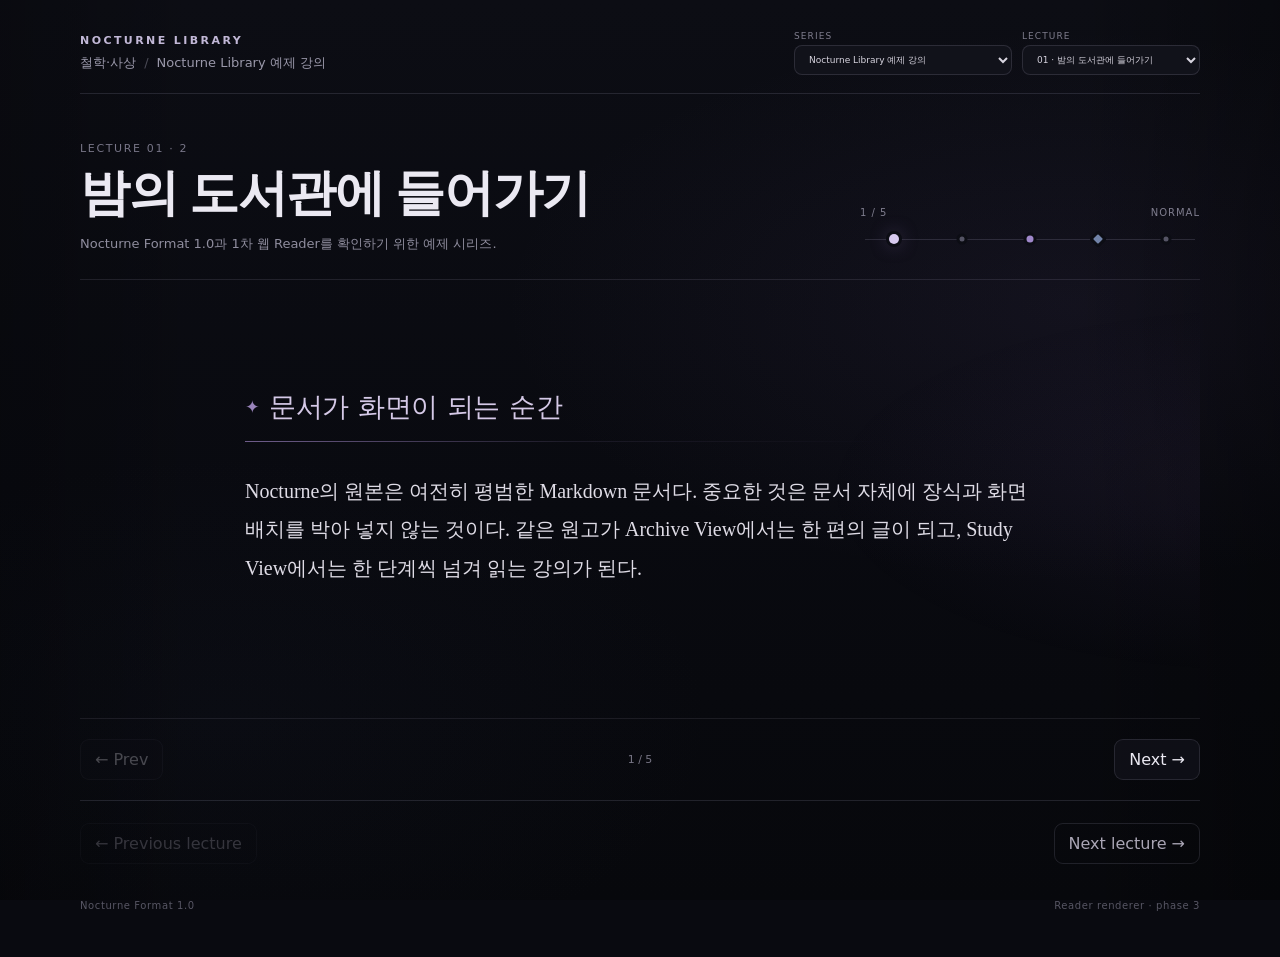
==== web/index.html @ d50aacb0 "phase3" ====
<!doctype html>
<html lang="ko">
<head>
  <meta charset="utf-8">
  <meta name="viewport" content="width=device-width, initial-scale=1">
  <meta name="theme-color" content="#0b0c13">
  <title>Nocturne Library</title>
  <link rel="stylesheet" href="styles.css">
</head>
<body>
  <div class="ambient" aria-hidden="true"></div>
  <main class="shell">
    <header class="topbar">
      <div class="identity">
        <div class="brand">NOCTURNE LIBRARY</div>
        <div class="crumbs"><span id="category-name">Library</span><span class="sep">/</span><span id="series-name">Loading…</span></div>
      </div>
      <div class="top-actions">
        <label class="select-wrap" title="시리즈 선택">
          <span>Series</span>
          <select id="series-select" aria-label="시리즈 선택"></select>
        </label>
        <label class="select-wrap" title="강의 선택">
          <span>Lecture</span>
          <select id="lecture-select" aria-label="강의 선택"></select>
        </label>
      </div>
    </header>

    <section class="lecture-head">
      <div>
        <div class="eyebrow" id="lecture-index">Lecture</div>
        <h1 id="lecture-title">Loading…</h1>
        <p id="series-description" class="series-description"></p>
      </div>
      <div class="progress-box">
        <div class="progress-meta"><span id="progress-label">0 / 0</span><span id="block-state">NORMAL</span></div>
        <div id="progress" class="progress" aria-label="강의 진행도"></div>
      </div>
    </section>

    <div id="notice" class="notice" hidden></div>
    <section id="reader" class="reader" aria-live="polite"></section>

    <nav class="section-nav" aria-label="본문 탐색">
      <button id="prev-section" type="button">← Prev</button>
      <div class="section-count" id="section-count">0 / 0</div>
      <button id="next-section" type="button">Next →</button>
    </nav>

    <nav class="lecture-nav" aria-label="강의 탐색">
      <button id="prev-lecture" type="button">← Previous lecture</button>
      <button id="next-lecture" type="button">Next lecture →</button>
    </nav>

    <footer>
      <span id="status">Nocturne Format 1.0</span>
      <span>Reader renderer · phase 3</span>
    </footer>
  </main>
  <script src="../core.js"></script>
  <script src="app.js"></script>
</body>
</html>
---- web/styles.css ----
:root {
  color-scheme: dark;
  font-family: system-ui, -apple-system, BlinkMacSystemFont, "Segoe UI", sans-serif;
  background: #090a10;
  color: #ebe9f2;
  --bg: #090a10;
  --panel: #11121a;
  --panel-soft: #151620;
  --line: rgba(176, 172, 204, .16);
  --muted: #9a98aa;
  --violet: #a991d6;
  --violet-soft: rgba(139, 111, 191, .17);
  --indigo-soft: rgba(71, 87, 131, .16);
}
* { box-sizing: border-box; }
html { min-height: 100%; background: var(--bg); }
body { margin: 0; min-height: 100vh; overflow-x: hidden; background: #090a10; }
button, select { font: inherit; }
button { color: inherit; }
.ambient {
  position: fixed; inset: 0; pointer-events: none;
  background:
    radial-gradient(ellipse 70% 48% at 84% 34%, rgba(92, 73, 128, .11), transparent 64%),
    radial-gradient(ellipse 54% 42% at 18% 80%, rgba(40, 49, 79, .08), transparent 70%),
    linear-gradient(180deg, #0c0d14 0%, #090a10 55%, #07080c 100%);
}
.ambient::after {
  content: ""; position: absolute; inset: 0;
  background: linear-gradient(90deg, rgba(0,0,0,.22), transparent 16%, transparent 84%, rgba(0,0,0,.28));
}
.shell { position: relative; width: min(1120px, calc(100% - 48px)); margin: 0 auto; padding: 30px 0 46px; }
.topbar { min-height: 64px; display: flex; align-items: center; justify-content: space-between; gap: 24px; padding-bottom: 18px; border-bottom: 1px solid var(--line); }
.brand { color: #c2b8d7; font-size: 11px; letter-spacing: .22em; font-weight: 650; }
.crumbs { margin-top: 7px; color: var(--muted); font-size: 13px; }
.sep { margin: 0 8px; opacity: .45; }
.top-actions { display: flex; gap: 10px; flex-wrap: wrap; justify-content: flex-end; }
.select-wrap { display: grid; gap: 4px; color: #7f7d8d; font-size: 9px; letter-spacing: .12em; text-transform: uppercase; }
select { max-width: 230px; min-width: 150px; padding: 8px 30px 8px 10px; border-radius: 8px; border: 1px solid rgba(168,163,190,.18); background: #11121a; color: #d8d5e0; outline: none; }
select:focus { border-color: rgba(169,145,214,.5); }
.lecture-head { display: grid; grid-template-columns: minmax(0,1fr) minmax(250px, 340px); gap: 42px; align-items: end; padding: 48px 0 24px; }
.eyebrow { color: #777587; font-size: 11px; letter-spacing: .15em; text-transform: uppercase; }
h1 { margin: 9px 0 10px; max-width: 760px; font-family: Georgia, "Noto Serif KR", serif; font-size: clamp(30px, 4vw, 50px); line-height: 1.18; font-weight: 600; letter-spacing: -.025em; }
.series-description { margin: 0; color: #8f8d9e; max-width: 720px; line-height: 1.7; font-size: 13px; }
.progress-box { padding-bottom: 5px; }
.progress-meta { display: flex; justify-content: space-between; margin-bottom: 10px; color: #7f7d8e; font-size: 10px; letter-spacing: .1em; }
.progress { position: relative; height: 22px; display: flex; align-items: center; gap: 0; }
.progress::before { content: ""; position: absolute; left: 5px; right: 5px; top: 50%; height: 1px; background: rgba(176,172,204,.18); }
.progress button { position: relative; z-index: 1; flex: 1; min-width: 0; height: 22px; border: 0; padding: 0; background: transparent; cursor: pointer; }
.progress button::before { content: ""; position: absolute; left: 50%; top: 50%; width: 5px; height: 5px; border-radius: 50%; transform: translate(-50%,-50%); background: #555465; box-shadow: 0 0 0 3px #0c0d14; transition: .16s ease; }
.progress button[data-type="focus"]::before { width: 7px; height: 7px; background: #9f87ca; }
.progress button[data-type="stop"]::before { width: 7px; height: 7px; border-radius: 1px; transform: translate(-50%,-50%) rotate(45deg); background: #7183a8; }
.progress button.active::before { width: 10px; height: 10px; background: #d8caef; box-shadow: 0 0 0 3px #0c0d14, 0 0 18px rgba(171,139,222,.5); }
.progress button:hover::before { transform: translate(-50%,-50%) scale(1.35); }
.progress button[data-type="stop"]:hover::before { transform: translate(-50%,-50%) rotate(45deg) scale(1.35); }
.notice { margin: 8px 0 20px; padding: 10px 14px; border: 1px solid rgba(157,147,185,.15); border-radius: 9px; color: #898697; background: rgba(19,20,29,.55); font-size: 12px; }
.reader { position: relative; min-height: 440px; padding: 38px clamp(24px, 5vw, 66px) 44px; border-top: 1px solid rgba(189,181,211,.13); border-bottom: 1px solid rgba(189,181,211,.11); overflow: hidden; }
.reader::after { content: ""; position: absolute; inset: 0; pointer-events: none; background: radial-gradient(ellipse 58% 62% at 106% 48%, rgba(124,92,169,.08), transparent 68%); }
.section { position: relative; z-index: 1; max-width: 790px; margin: 0 auto; min-height: 340px; display: flex; flex-direction: column; justify-content: center; animation: section-in .22s ease both; }
@keyframes section-in { from { opacity: .15; transform: translateY(5px); } to { opacity: 1; transform: none; } }
.section-body { font-family: Georgia, "Noto Serif KR", serif; font-size: clamp(17px, 1.6vw, 20px); line-height: 1.92; color: #dfdce6; text-wrap: pretty; }
.section-body p { margin: 0 0 1.05em; }
.section-body p:last-child { margin-bottom: 0; }
.section-body strong { color: #f1edf7; font-weight: 650; }
.section-body em { color: #c9c3d4; }
.section-body code { font-family: ui-monospace, SFMono-Regular, Consolas, monospace; font-size: .88em; padding: .12em .35em; background: rgba(255,255,255,.055); border-radius: 4px; }
.chapter { margin: 0 0 30px; padding: 0 0 16px; font-family: system-ui, sans-serif; font-size: clamp(19px,2.3vw,27px); font-weight: 590; color: #d5c9e7; letter-spacing: -.015em; border-bottom: 1px solid transparent; border-image: linear-gradient(90deg, rgba(166,138,205,.65), rgba(126,111,155,.16), transparent 82%) 1; }
.chapter::before { content: "✦"; margin-right: 10px; color: #9984bb; font-size: .65em; vertical-align: .18em; }
.section[data-type="fast"] .section-body { color: #b7b4c0; font-size: clamp(16px,1.45vw,18px); }
.section[data-type="fast"]::before { content: "FAST"; margin-bottom: 13px; color: #686777; font: 600 9px/1 system-ui,sans-serif; letter-spacing: .18em; }
.section[data-type="focus"] { padding: 28px 34px; border: 1px solid rgba(160,135,198,.18); border-radius: 16px; background: linear-gradient(90deg, rgba(25,23,34,.16), rgba(70,51,91,.09)); }
.section[data-type="focus"]::after { content: ""; position: absolute; pointer-events: none; inset: -80px -150px -80px 38%; background: radial-gradient(circle at right center, rgba(150,112,202,.18), transparent 62%); z-index: -1; }
.section[data-type="focus"] .section-body { color: #e8e2ee; }
.section[data-type="stop"] { padding: 28px 34px; border-left: 2px solid rgba(107,127,171,.65); background: linear-gradient(90deg, rgba(38,45,67,.16), transparent 72%); }
.section[data-type="stop"]::before { content: "STOP"; margin-bottom: 15px; color: #8595ba; font: 650 9px/1 system-ui,sans-serif; letter-spacing: .2em; }
.section[data-type="side"] { max-width: 720px; }
.section[data-type="side"] .section-body { color: #aaa7b5; font-size: clamp(15px,1.4vw,17px); line-height: 1.86; }
.section[data-type="side"]::before { content: "SIDE NOTE"; margin-bottom: 13px; color: #696876; font: 600 9px/1 system-ui,sans-serif; letter-spacing: .16em; }
.section-nav, .lecture-nav { display: grid; align-items: center; gap: 12px; }
.section-nav { grid-template-columns: 1fr auto 1fr; padding: 20px 0; border-bottom: 1px solid var(--line); }
.section-nav button, .lecture-nav button { border: 1px solid rgba(170,165,191,.16); border-radius: 9px; background: rgba(18,19,27,.72); padding: 10px 14px; cursor: pointer; transition: .16s ease; }
.section-nav button:first-child, .lecture-nav button:first-child { justify-self: start; }
.section-nav button:last-child, .lecture-nav button:last-child { justify-self: end; }
.section-nav button:hover:not(:disabled), .lecture-nav button:hover:not(:disabled) { border-color: rgba(168,145,207,.45); background: rgba(35,31,46,.76); }
button:disabled { opacity: .28; cursor: default; }
.section-count { color: #777584; font-size: 11px; font-variant-numeric: tabular-nums; }
.lecture-nav { grid-template-columns: 1fr 1fr; padding: 22px 0 8px; }
.lecture-nav button { color: #aaa6b5; background: transparent; }
footer { display: flex; justify-content: space-between; gap: 16px; padding-top: 28px; color: #575664; font-size: 10px; letter-spacing: .06em; }
@media (max-width: 760px) {
  .shell { width: min(100% - 28px, 1120px); padding-top: 18px; }
  .topbar { align-items: flex-start; flex-direction: column; }
  .top-actions { width: 100%; justify-content: stretch; }
  .select-wrap { flex: 1; }
  select { width: 100%; max-width: none; min-width: 0; }
  .lecture-head { grid-template-columns: 1fr; gap: 24px; padding-top: 36px; }
  .reader { min-height: 390px; padding-inline: 12px; }
  .section { min-height: 310px; }
  .section[data-type="focus"], .section[data-type="stop"] { padding: 24px 18px; }
  footer { flex-direction: column; }
}

/* Phase 2 — inline recall, quiz, and cast */
.cloze {
  appearance: none;
  border: 0;
  border-bottom: 1px solid rgba(177,154,216,.55);
  border-radius: 5px;
  padding: .03em .32em .08em;
  margin: 0 .08em;
  background: rgba(122,91,162,.18);
  color: transparent;
  text-shadow: 0 0 8px rgba(222,211,239,.34);
  cursor: pointer;
  vertical-align: baseline;
  line-height: inherit;
  transition: background .16s ease, color .16s ease, border-color .16s ease, text-shadow .16s ease;
}
.cloze:hover { background: rgba(138,105,183,.28); border-color: rgba(197,176,231,.75); }
.cloze.revealed { color: #eadff7; text-shadow: none; background: rgba(119,90,158,.22); }

.interactive-layer {
  margin-top: 38px;
  padding-top: 26px;
  border-top: 1px solid rgba(178,168,197,.10);
  display: grid;
  gap: 18px;
}
.cast-stack { display: grid; gap: 9px; }
.cast-line {
  display: grid;
  grid-template-columns: 62px minmax(0,1fr);
  gap: 14px;
  align-items: start;
  padding: 13px 16px;
  border: 1px solid rgba(157,145,180,.13);
  border-radius: 11px;
  background: linear-gradient(90deg, rgba(34,31,43,.78), rgba(22,23,31,.58));
}
.cast-line[data-speaker="ED"] { background: linear-gradient(90deg, rgba(39,35,48,.76), rgba(23,24,32,.56)); }
.cast-speaker {
  padding-top: 2px;
  color: #9d8ab9;
  font: 650 10px/1.35 system-ui,sans-serif;
  letter-spacing: .13em;
}
.cast-line[data-speaker="ED"] .cast-speaker { color: #9aa4bd; }
.cast-content { color: #c9c5d0; font-size: 14px; line-height: 1.7; }

.quiz-card {
  position: relative;
  overflow: hidden;
  padding: 20px 21px 18px;
  border-radius: 14px;
  border: 1px solid rgba(173,151,207,.19);
  background:
    radial-gradient(circle at 100% 0%, rgba(123,96,166,.13), transparent 46%),
    rgba(21,21,30,.82);
}
.quiz-card::before {
  content: "◆";
  position: absolute;
  right: 16px;
  top: 13px;
  color: rgba(156,133,193,.42);
  font-size: 11px;
}
.quiz-question {
  padding-right: 26px;
  color: #ece8f1;
  font-family: Georgia, "Noto Serif KR", serif;
  font-size: 16px;
  line-height: 1.72;
  font-weight: 600;
}
.quiz-options { display: grid; gap: 8px; margin-top: 16px; }
.quiz-options-ox { grid-template-columns: repeat(2,minmax(0,1fr)); }
.quiz-choice, .recall-reveal, .recall-self button {
  border: 1px solid rgba(171,164,191,.16);
  border-radius: 9px;
  background: rgba(255,255,255,.025);
  color: #c8c4d0;
  padding: 10px 12px;
  cursor: pointer;
  text-align: left;
  transition: .15s ease;
}
.quiz-choice:hover, .recall-reveal:hover, .recall-self button:hover { border-color: rgba(168,145,207,.44); background: rgba(83,65,104,.15); }
.quiz-choice span { display: inline-grid; place-items: center; width: 22px; height: 22px; margin-right: 9px; border-radius: 50%; background: rgba(255,255,255,.045); color: #918b9e; font: 650 10px/1 system-ui,sans-serif; }
.quiz-ox { text-align: center; font-size: 17px; font-weight: 650; }
.quiz-choice.selected { border-color: rgba(164,144,197,.48); }
.quiz-choice.correct { border-color: rgba(132,176,154,.58); background: rgba(69,112,91,.16); color: #dbece3; }
.quiz-choice.wrong { border-color: rgba(181,119,127,.52); background: rgba(120,65,72,.13); }
.quiz-feedback { margin-top: 14px; font: 650 11px/1.5 system-ui,sans-serif; letter-spacing: .08em; color: #9ba99f; }
.quiz-feedback.wrong { color: #b99ca1; }
.quiz-why { margin-top: 10px; color: #aaa6b4; font-size: 13px; line-height: 1.65; }
.quiz-why span { margin-right: 8px; color: #777485; font: 650 9px/1 system-ui,sans-serif; letter-spacing: .15em; }
.recall-reveal { margin-top: 16px; text-align: center; }
.recall-answer { margin-top: 16px; padding: 14px 15px; border-left: 2px solid rgba(153,131,188,.52); background: rgba(80,61,103,.10); color: #d7d1df; line-height: 1.7; }
.recall-self { display: grid; grid-template-columns: repeat(3,1fr); gap: 7px; margin-top: 13px; }
.recall-self button { text-align: center; padding: 8px 7px; font-size: 12px; }
.recall-self button.selected { border-color: rgba(174,153,209,.5); background: rgba(102,78,133,.18); color: #e3dcec; }
.progress button[data-quiz="1"]::after {
  content: "";
  position: absolute;
  left: 50%; top: calc(50% + 7px);
  width: 3px; height: 3px;
  transform: translateX(-50%) rotate(45deg);
  background: rgba(155,130,194,.72);
}
.progress button[data-cast="1"]:not([data-quiz="1"])::after {
  content: "";
  position: absolute;
  left: 50%; top: calc(50% + 7px);
  width: 3px; height: 3px;
  transform: translateX(-50%);
  border-radius: 50%;
  background: rgba(132,143,168,.62);
}
@media (max-width: 760px) {
  .cast-line { grid-template-columns: 48px minmax(0,1fr); gap: 10px; padding-inline: 12px; }
  .quiz-card { padding: 18px 15px 16px; }
  .recall-self { grid-template-columns: 1fr; }
}

/* Phase 3 — dialogue */
.section[data-type="dialogue"] { max-width: 880px; min-height: 390px; }
.dialogue-scene { display: grid; gap: 18px; }
.dialogue-stage {
  position: relative;
  min-height: 300px;
  display: grid;
  align-content: center;
  gap: 14px;
  padding: 20px 18px;
  border: 1px solid rgba(159,147,181,.13);
  border-radius: 16px;
  background:
    radial-gradient(circle at 20% 30%, rgba(94,75,124,.11), transparent 38%),
    radial-gradient(circle at 82% 70%, rgba(80,92,126,.09), transparent 42%),
    rgba(18,19,27,.68);
}
.dialogue-line {
  display: grid;
  grid-template-columns: 48px minmax(0,1fr);
  gap: 12px;
  align-items: end;
  max-width: 78%;
  animation: dialogue-in .18s ease both;
}
.dialogue-line.right { justify-self: end; grid-template-columns: minmax(0,1fr) 48px; }
.dialogue-line.right .dialogue-avatar { order: 2; }
.dialogue-line.right .dialogue-bubble { order: 1; text-align: right; }
.dialogue-line.minor { max-width: 68%; opacity: .92; }
.dialogue-line.is-hidden, .dialogue-narrator.is-hidden { display: none; }
@keyframes dialogue-in { from { opacity:0; transform: translateY(4px); } to { opacity:1; transform:none; } }
.dialogue-avatar {
  width: 44px; height: 44px;
  border-radius: 50%;
  overflow: hidden;
  display: grid; place-items: center;
  border: 1px solid rgba(177,165,197,.18);
  background: rgba(255,255,255,.035);
}
.dialogue-avatar-image { width:100%; height:100%; object-fit:cover; display:block; }
.dialogue-avatar-fallback { color:#aaa2b7; font:650 12px/1 system-ui,sans-serif; letter-spacing:.04em; }
.dialogue-bubble {
  padding: 13px 15px 14px;
  border-radius: 14px 14px 14px 4px;
  border: 1px solid rgba(163,151,184,.14);
  background: linear-gradient(135deg, rgba(41,37,50,.90), rgba(25,25,34,.78));
}
.dialogue-line.right .dialogue-bubble { border-radius: 14px 14px 4px 14px; background: linear-gradient(225deg, rgba(42,43,55,.90), rgba(25,25,34,.78)); }
.dialogue-line.minor .dialogue-bubble { background: rgba(31,31,40,.72); }
.dialogue-speaker-name { margin-bottom: 5px; color:#9488a7; font:650 9px/1 system-ui,sans-serif; letter-spacing:.13em; text-transform:uppercase; }
.dialogue-line.right .dialogue-speaker-name { color:#8f9ab0; }
.dialogue-text { color:#d6d1dc; font-family: Georgia,"Noto Serif KR",serif; font-size:16px; line-height:1.72; }
.dialogue-narrator {
  justify-self: center;
  max-width: 74%;
  padding: 7px 13px;
  color:#8f8c99;
  font-size:13px;
  line-height:1.65;
  text-align:center;
  border-top: 1px solid rgba(157,150,172,.10);
  border-bottom: 1px solid rgba(157,150,172,.08);
  animation: dialogue-in .18s ease both;
}
.dialogue-controls { display:flex; justify-content:space-between; align-items:center; gap:12px; }
.dialogue-mode, .dialogue-step { display:flex; gap:6px; align-items:center; }
.dialogue-controls button {
  border:1px solid rgba(166,157,184,.14);
  border-radius:8px;
  background:rgba(255,255,255,.025);
  color:#817e8d;
  padding:7px 10px;
  cursor:pointer;
  font:600 10px/1 system-ui,sans-serif;
  letter-spacing:.05em;
}
.dialogue-controls button:hover:not(:disabled), .dialogue-controls button.selected { border-color:rgba(158,140,190,.38); color:#c3b9d2; background:rgba(99,76,126,.12); }
.dialogue-step span { min-width:44px; text-align:center; color:#6d6b78; font:600 10px/1 system-ui,sans-serif; font-variant-numeric:tabular-nums; }
.dialogue-speaker-rail { display:flex; gap:8px; flex-wrap:wrap; padding:0 4px; }
.dialogue-rail-person { display:flex; align-items:center; gap:6px; color:#777482; font:600 9px/1 system-ui,sans-serif; letter-spacing:.05em; }
.dialogue-rail-person .dialogue-avatar { width:24px; height:24px; }
.dialogue-rail-person .dialogue-avatar-fallback { font-size:8px; }
.dialogue-empty { color:#777482; text-align:center; font-size:13px; }
@media (max-width:760px) {
  .dialogue-stage { padding:15px 10px; min-height:280px; }
  .dialogue-line, .dialogue-line.minor { max-width:92%; grid-template-columns:38px minmax(0,1fr); gap:8px; }
  .dialogue-line.right { grid-template-columns:minmax(0,1fr) 38px; }
  .dialogue-avatar { width:36px; height:36px; }
  .dialogue-text { font-size:15px; }
  .dialogue-narrator { max-width:92%; }
}
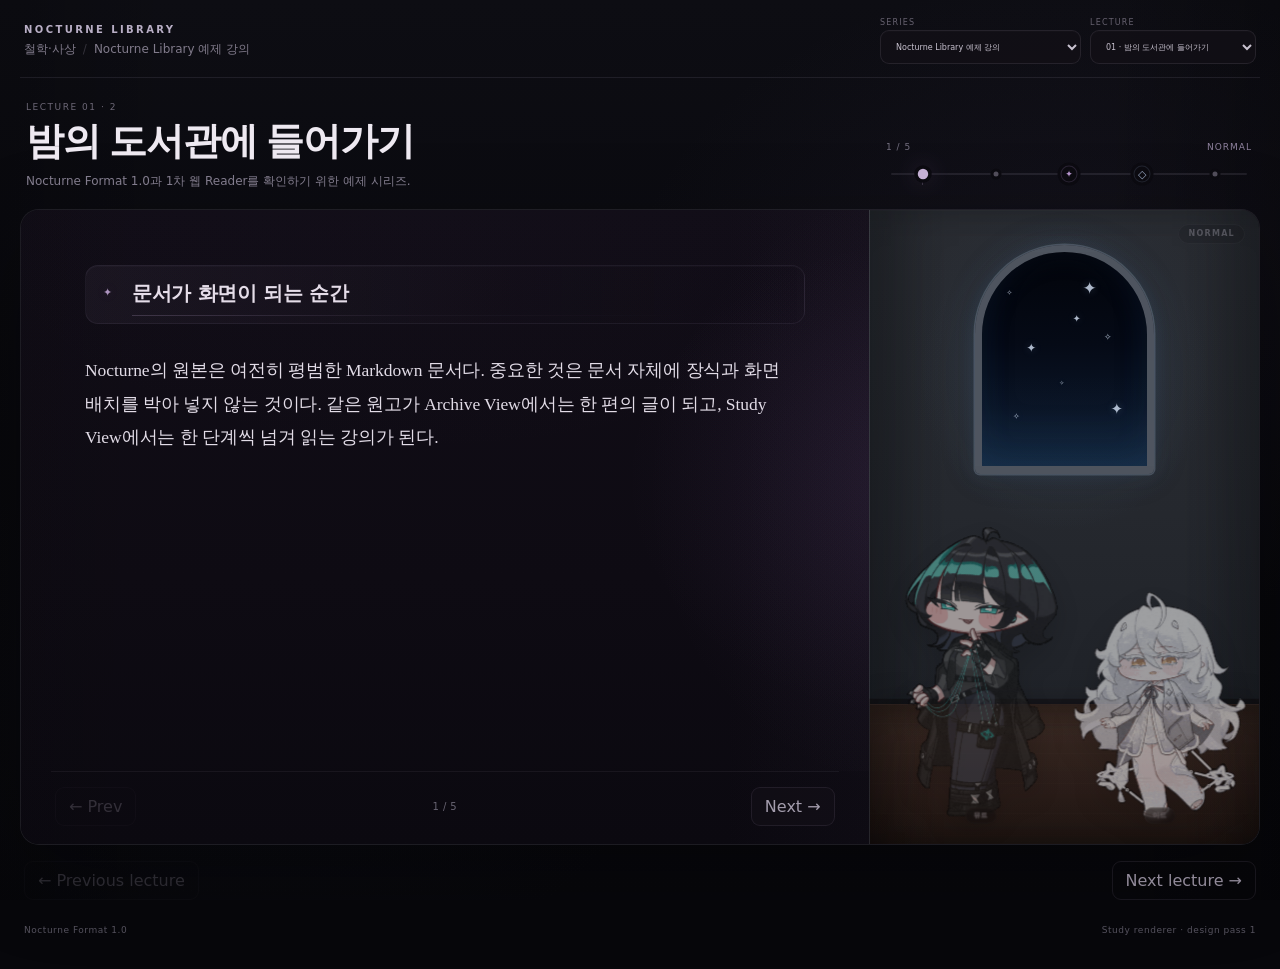
==== commit 848166f8: "design pass 1" ====
--- a/web/index.html
+++ b/web/index.html
@@ -3,7 +3,7 @@
 <head>
   <meta charset="utf-8">
   <meta name="viewport" content="width=device-width, initial-scale=1">
-  <meta name="theme-color" content="#0b0c13">
+  <meta name="theme-color" content="#09090e">
   <title>Nocturne Library</title>
   <link rel="stylesheet" href="styles.css">
 </head>
@@ -40,13 +40,46 @@
     </section>
 
     <div id="notice" class="notice" hidden></div>
-    <section id="reader" class="reader" aria-live="polite"></section>
 
-    <nav class="section-nav" aria-label="본문 탐색">
-      <button id="prev-section" type="button">← Prev</button>
-      <div class="section-count" id="section-count">0 / 0</div>
-      <button id="next-section" type="button">Next →</button>
-    </nav>
+    <section class="study-grid" id="study-grid">
+      <div class="study-column">
+        <section id="reader" class="reader" aria-live="polite"></section>
+        <nav class="section-nav" aria-label="본문 탐색">
+          <button id="prev-section" type="button">← Prev</button>
+          <div class="section-count" id="section-count">0 / 0</div>
+          <button id="next-section" type="button">Next →</button>
+        </nav>
+      </div>
+
+      <aside id="character-stage" class="character-stage" aria-label="Nocturne companion stage" data-block-type="normal">
+        <div class="room-vignette" aria-hidden="true"></div>
+        <div class="night-window" aria-hidden="true">
+          <span class="star star-a">✧</span>
+          <span class="star star-b">✦</span>
+          <span class="star star-c">✧</span>
+          <span class="star star-d">✦</span>
+          <span class="star star-e">✧</span>
+          <span class="star star-f">✦</span>
+          <span class="star star-g">✧</span>
+          <span class="star star-h">✦</span>
+        </div>
+        <div class="wood-floor" aria-hidden="true"></div>
+        <div id="stage-status" class="stage-status">NORMAL</div>
+
+        <div id="char-mute" class="character-layer mute is-listener">
+          <canvas id="char-mute-canvas" class="character-canvas" data-character-canvas="MUTE"></canvas>
+          <div class="character-fallback" aria-hidden="true">M</div>
+          <div class="character-tag">뮤트</div>
+        </div>
+        <div id="char-ed" class="character-layer ed is-listener">
+          <canvas id="char-ed-canvas" class="character-canvas" data-character-canvas="ED"></canvas>
+          <div class="character-fallback" aria-hidden="true">E</div>
+          <div class="character-tag">이드</div>
+        </div>
+
+        <div id="stage-message" class="stage-message" hidden></div>
+      </aside>
+    </section>
 
     <nav class="lecture-nav" aria-label="강의 탐색">
       <button id="prev-lecture" type="button">← Previous lecture</button>
@@ -55,10 +88,11 @@
 
     <footer>
       <span id="status">Nocturne Format 1.0</span>
-      <span>Reader renderer · phase 3</span>
+      <span>Study renderer · design pass 1</span>
     </footer>
   </main>
   <script src="../core.js"></script>
+  <script src="character.js"></script>
   <script src="app.js"></script>
 </body>
 </html>
--- a/web/styles.css
+++ b/web/styles.css
@@ -1,315 +1,1123 @@
 :root {
   color-scheme: dark;
+  --bg-0: #07070b;
+  --bg-1: #0b0a10;
+  --bg-2: #100d16;
+  --reader-bg: #100c16;
+  --reader-bg-deep: #0c0a10;
+  --panel: #15121b;
+  --panel-soft: #1a1620;
+  --line: rgba(203, 190, 220, .12);
+  --line-soft: rgba(203, 190, 220, .075);
+  --text: #e8e3ec;
+  --text-soft: #c7c0ce;
+  --muted: #918b9c;
+  --muted-2: #6f6a78;
+  --violet: #b39acb;
+  --violet-soft: rgba(145, 105, 181, .14);
+  --violet-glow: rgba(138, 91, 181, .12);
+  --blue: #8193ad;
+  --blue-soft: rgba(93, 124, 161, .12);
+  --reader-font: serif;
   font-family: system-ui, -apple-system, BlinkMacSystemFont, "Segoe UI", sans-serif;
-  background: #090a10;
-  color: #ebe9f2;
-  --bg: #090a10;
-  --panel: #11121a;
-  --panel-soft: #151620;
-  --line: rgba(176, 172, 204, .16);
-  --muted: #9a98aa;
-  --violet: #a991d6;
-  --violet-soft: rgba(139, 111, 191, .17);
-  --indigo-soft: rgba(71, 87, 131, .16);
-}
+  background: var(--bg-0);
+  color: var(--text);
+}
+
 * { box-sizing: border-box; }
-html { min-height: 100%; background: var(--bg); }
-body { margin: 0; min-height: 100vh; overflow-x: hidden; background: #090a10; }
+html { min-height: 100%; background: var(--bg-0); }
+body {
+  margin: 0;
+  min-height: 100vh;
+  overflow-x: hidden;
+  background: var(--bg-0);
+  color: var(--text);
+}
 button, select { font: inherit; }
 button { color: inherit; }
+
+/* Ambient page --------------------------------------------------------- */
 .ambient {
-  position: fixed; inset: 0; pointer-events: none;
+  position: fixed;
+  inset: 0;
+  pointer-events: none;
   background:
-    radial-gradient(ellipse 70% 48% at 84% 34%, rgba(92, 73, 128, .11), transparent 64%),
-    radial-gradient(ellipse 54% 42% at 18% 80%, rgba(40, 49, 79, .08), transparent 70%),
-    linear-gradient(180deg, #0c0d14 0%, #090a10 55%, #07080c 100%);
+    radial-gradient(ellipse 52% 54% at 84% 34%, rgba(84, 71, 111, .11), transparent 68%),
+    radial-gradient(ellipse 46% 42% at 19% 80%, rgba(38, 48, 74, .07), transparent 72%),
+    linear-gradient(180deg, #0d0d13 0%, #09090e 48%, #07070b 100%);
+}
+.ambient::before {
+  content: "";
+  position: absolute;
+  inset: 0;
+  opacity: .18;
+  background-image:
+    repeating-linear-gradient(0deg, rgba(255,255,255,.010) 0 1px, transparent 1px 4px),
+    repeating-linear-gradient(90deg, rgba(255,255,255,.006) 0 1px, transparent 1px 5px);
+  mix-blend-mode: soft-light;
 }
 .ambient::after {
-  content: ""; position: absolute; inset: 0;
-  background: linear-gradient(90deg, rgba(0,0,0,.22), transparent 16%, transparent 84%, rgba(0,0,0,.28));
-}
-.shell { position: relative; width: min(1120px, calc(100% - 48px)); margin: 0 auto; padding: 30px 0 46px; }
-.topbar { min-height: 64px; display: flex; align-items: center; justify-content: space-between; gap: 24px; padding-bottom: 18px; border-bottom: 1px solid var(--line); }
-.brand { color: #c2b8d7; font-size: 11px; letter-spacing: .22em; font-weight: 650; }
-.crumbs { margin-top: 7px; color: var(--muted); font-size: 13px; }
-.sep { margin: 0 8px; opacity: .45; }
-.top-actions { display: flex; gap: 10px; flex-wrap: wrap; justify-content: flex-end; }
-.select-wrap { display: grid; gap: 4px; color: #7f7d8d; font-size: 9px; letter-spacing: .12em; text-transform: uppercase; }
-select { max-width: 230px; min-width: 150px; padding: 8px 30px 8px 10px; border-radius: 8px; border: 1px solid rgba(168,163,190,.18); background: #11121a; color: #d8d5e0; outline: none; }
-select:focus { border-color: rgba(169,145,214,.5); }
-.lecture-head { display: grid; grid-template-columns: minmax(0,1fr) minmax(250px, 340px); gap: 42px; align-items: end; padding: 48px 0 24px; }
-.eyebrow { color: #777587; font-size: 11px; letter-spacing: .15em; text-transform: uppercase; }
-h1 { margin: 9px 0 10px; max-width: 760px; font-family: Georgia, "Noto Serif KR", serif; font-size: clamp(30px, 4vw, 50px); line-height: 1.18; font-weight: 600; letter-spacing: -.025em; }
-.series-description { margin: 0; color: #8f8d9e; max-width: 720px; line-height: 1.7; font-size: 13px; }
-.progress-box { padding-bottom: 5px; }
-.progress-meta { display: flex; justify-content: space-between; margin-bottom: 10px; color: #7f7d8e; font-size: 10px; letter-spacing: .1em; }
-.progress { position: relative; height: 22px; display: flex; align-items: center; gap: 0; }
-.progress::before { content: ""; position: absolute; left: 5px; right: 5px; top: 50%; height: 1px; background: rgba(176,172,204,.18); }
-.progress button { position: relative; z-index: 1; flex: 1; min-width: 0; height: 22px; border: 0; padding: 0; background: transparent; cursor: pointer; }
-.progress button::before { content: ""; position: absolute; left: 50%; top: 50%; width: 5px; height: 5px; border-radius: 50%; transform: translate(-50%,-50%); background: #555465; box-shadow: 0 0 0 3px #0c0d14; transition: .16s ease; }
-.progress button[data-type="focus"]::before { width: 7px; height: 7px; background: #9f87ca; }
-.progress button[data-type="stop"]::before { width: 7px; height: 7px; border-radius: 1px; transform: translate(-50%,-50%) rotate(45deg); background: #7183a8; }
-.progress button.active::before { width: 10px; height: 10px; background: #d8caef; box-shadow: 0 0 0 3px #0c0d14, 0 0 18px rgba(171,139,222,.5); }
-.progress button:hover::before { transform: translate(-50%,-50%) scale(1.35); }
-.progress button[data-type="stop"]:hover::before { transform: translate(-50%,-50%) rotate(45deg) scale(1.35); }
-.notice { margin: 8px 0 20px; padding: 10px 14px; border: 1px solid rgba(157,147,185,.15); border-radius: 9px; color: #898697; background: rgba(19,20,29,.55); font-size: 12px; }
-.reader { position: relative; min-height: 440px; padding: 38px clamp(24px, 5vw, 66px) 44px; border-top: 1px solid rgba(189,181,211,.13); border-bottom: 1px solid rgba(189,181,211,.11); overflow: hidden; }
-.reader::after { content: ""; position: absolute; inset: 0; pointer-events: none; background: radial-gradient(ellipse 58% 62% at 106% 48%, rgba(124,92,169,.08), transparent 68%); }
-.section { position: relative; z-index: 1; max-width: 790px; margin: 0 auto; min-height: 340px; display: flex; flex-direction: column; justify-content: center; animation: section-in .22s ease both; }
-@keyframes section-in { from { opacity: .15; transform: translateY(5px); } to { opacity: 1; transform: none; } }
-.section-body { font-family: Georgia, "Noto Serif KR", serif; font-size: clamp(17px, 1.6vw, 20px); line-height: 1.92; color: #dfdce6; text-wrap: pretty; }
-.section-body p { margin: 0 0 1.05em; }
+  content: "";
+  position: absolute;
+  inset: 0;
+  background: linear-gradient(90deg, rgba(0,0,0,.18), transparent 14%, transparent 86%, rgba(0,0,0,.24));
+}
+
+.shell {
+  position: relative;
+  width: min(1480px, calc(100% - 40px));
+  margin: 0 auto;
+  padding: 18px 0 34px;
+}
+
+/* Top chrome ----------------------------------------------------------- */
+.topbar {
+  min-height: 52px;
+  display: flex;
+  align-items: center;
+  justify-content: space-between;
+  gap: 24px;
+  padding: 0 4px 13px;
+  border-bottom: 1px solid rgba(199, 188, 214, .105);
+}
+.identity { min-width: 0; }
+.brand {
+  color: #b9afc6;
+  font-size: 10px;
+  letter-spacing: .24em;
+  font-weight: 700;
+}
+.crumbs {
+  margin-top: 6px;
+  color: #817b8b;
+  font-size: 12px;
+  white-space: nowrap;
+  overflow: hidden;
+  text-overflow: ellipsis;
+}
+.sep { margin: 0 7px; opacity: .34; }
+.top-actions {
+  display: flex;
+  align-items: end;
+  gap: 9px;
+  flex-wrap: wrap;
+  justify-content: flex-end;
+}
+.select-wrap {
+  display: grid;
+  gap: 3px;
+  color: #66616f;
+  font-size: 8px;
+  letter-spacing: .15em;
+  text-transform: uppercase;
+}
+select {
+  max-width: 238px;
+  min-width: 155px;
+  height: 34px;
+  padding: 0 30px 0 11px;
+  border-radius: 9px;
+  border: 1px solid rgba(185, 174, 199, .12);
+  background: rgba(18, 16, 23, .78);
+  color: #c9c3d0;
+  outline: none;
+  box-shadow: inset 0 1px rgba(255,255,255,.012);
+  transition: border-color .16s ease, background .16s ease;
+}
+select:hover { background: rgba(24, 20, 30, .86); }
+select:focus { border-color: rgba(174, 147, 201, .36); }
+
+.lecture-head {
+  display: grid;
+  grid-template-columns: minmax(0, 1fr) minmax(270px, 370px);
+  gap: 42px;
+  align-items: end;
+  padding: 24px 6px 18px;
+}
+.eyebrow {
+  color: #6d6877;
+  font-size: 9px;
+  letter-spacing: .17em;
+  text-transform: uppercase;
+}
+h1 {
+  margin: 6px 0 7px;
+  max-width: 920px;
+  font-family: var(--reader-font);
+  font-size: clamp(28px, 3vw, 40px);
+  line-height: 1.22;
+  font-weight: 600;
+  letter-spacing: -.024em;
+  color: #eee9f1;
+}
+.series-description {
+  margin: 0;
+  max-width: 860px;
+  color: #827c8d;
+  line-height: 1.58;
+  font-size: 12px;
+}
+
+/* Progress ------------------------------------------------------------- */
+.progress-box { padding: 0 2px 3px; }
+.progress-meta {
+  display: flex;
+  justify-content: space-between;
+  margin-bottom: 8px;
+  color: #747080;
+  font-size: 9px;
+  letter-spacing: .11em;
+  font-variant-numeric: tabular-nums;
+}
+#block-state { color: #8e819d; }
+.progress {
+  --progress-pct: 0%;
+  position: relative;
+  height: 28px;
+  display: flex;
+  align-items: center;
+}
+.progress::before,
+.progress::after {
+  content: "";
+  position: absolute;
+  left: 5px;
+  top: 50%;
+  height: 2px;
+  transform: translateY(-50%);
+  border-radius: 999px;
+  pointer-events: none;
+}
+.progress::before {
+  right: 5px;
+  background: rgba(190, 181, 204, .11);
+}
+.progress::after {
+  width: clamp(0px, calc(var(--progress-pct) - 5px), calc(100% - 10px));
+  max-width: calc(100% - 10px);
+  background: linear-gradient(90deg, #756384, #a188b9 72%, #c6afd8);
+  box-shadow: 0 0 11px rgba(160, 121, 192, .20);
+  transition: width .24s ease;
+}
+.progress button {
+  position: relative;
+  z-index: 2;
+  flex: 1;
+  min-width: 0;
+  height: 28px;
+  border: 0;
+  padding: 0;
+  background: transparent;
+  cursor: pointer;
+}
+.progress button::before {
+  content: "";
+  position: absolute;
+  left: 50%;
+  top: 50%;
+  width: 5px;
+  height: 5px;
+  border-radius: 50%;
+  transform: translate(-50%, -50%);
+  background: #514d5a;
+  box-shadow: 0 0 0 3px #0b0a10;
+  transition: .16s ease;
+}
+.progress button[data-type="focus"]::before {
+  content: "✦";
+  width: 15px;
+  height: 15px;
+  display: grid;
+  place-items: center;
+  background: #0b0a10;
+  color: #b796ce;
+  font: 700 9px/1 system-ui, sans-serif;
+  border: 1px solid rgba(184, 151, 209, .18);
+}
+.progress button[data-type="stop"]::before {
+  content: "◇";
+  width: 15px;
+  height: 15px;
+  display: grid;
+  place-items: center;
+  border-radius: 50%;
+  background: #0b0a10;
+  color: #99a8c3;
+  font: 700 11px/1 system-ui, sans-serif;
+  border: 1px solid rgba(131, 150, 181, .18);
+}
+.progress button[data-type="dialogue"]::before {
+  width: 6px;
+  height: 6px;
+  background: #73677e;
+}
+.progress button[data-chapter="1"] {
+  background: linear-gradient(rgba(190, 169, 205, .24), rgba(190, 169, 205, .24)) center calc(50% + 8px) / 1px 7px no-repeat;
+}
+.progress button::after {
+  position: absolute;
+  left: 50%;
+  top: 2px;
+  transform: translateX(-50%);
+  color: #8f759f;
+  font: 700 7px/1 system-ui, sans-serif;
+  opacity: .76;
+}
+.progress button[data-quiz="1"]::after { content: "◆"; color: #aa8db7; }
+.progress button[data-cast="1"][data-quiz="0"]::after { content: "·"; font-size: 13px; top: -1px; }
+.progress button.active::before {
+  color: #f1e7f6;
+  background-color: #211729;
+  border-color: rgba(213, 180, 237, .32);
+  box-shadow: 0 0 0 3px #0b0a10, 0 0 18px rgba(170, 124, 207, .36);
+  transform: translate(-50%, -50%) scale(1.16);
+}
+.progress button:not([data-type="focus"]):not([data-type="stop"]).active::before {
+  width: 9px;
+  height: 9px;
+  background: #c5b0d5;
+}
+.progress button:hover::before { transform: translate(-50%, -50%) scale(1.25); }
+
+.notice {
+  margin: 4px 6px 14px;
+  padding: 9px 12px;
+  border: 1px solid rgba(158, 147, 177, .11);
+  border-radius: 9px;
+  color: #817b8b;
+  background: rgba(18, 17, 24, .52);
+  font-size: 11px;
+}
+
+/* Study frame ---------------------------------------------------------- */
+.study-grid {
+  display: grid;
+  grid-template-columns: minmax(0, 1fr) clamp(350px, 30.5vw, 455px);
+  min-height: clamp(610px, 68vh, 790px);
+  overflow: hidden;
+  border: 1px solid rgba(194, 181, 210, .115);
+  border-radius: 19px;
+  background: rgba(8, 8, 12, .38);
+  box-shadow:
+    0 28px 90px rgba(0,0,0,.28),
+    inset 0 1px rgba(255,255,255,.018);
+}
+.study-column {
+  position: relative;
+  min-width: 0;
+  display: grid;
+  grid-template-rows: minmax(0, 1fr) auto;
+  overflow: hidden;
+  background:
+    radial-gradient(ellipse 46% 68% at 106% 44%, rgba(125, 88, 157, .095), transparent 70%),
+    linear-gradient(180deg, #110d17 0%, #0e0b13 58%, #0b0910 100%);
+}
+.study-column::before {
+  content: "";
+  position: absolute;
+  inset: 0;
+  pointer-events: none;
+  z-index: 0;
+  background:
+    linear-gradient(90deg, rgba(5,5,8,.07), transparent 18%, transparent 82%, rgba(135,111,157,.025)),
+    radial-gradient(ellipse 76% 54% at 48% 0%, rgba(91,73,110,.025), transparent 75%);
+}
+
+.reader {
+  position: relative;
+  z-index: 1;
+  min-height: 0;
+  padding: clamp(42px, 5.2vh, 64px) clamp(34px, 5vw, 78px) 44px;
+  overflow: hidden;
+  isolation: isolate;
+}
+.reader::before {
+  content: "";
+  position: absolute;
+  inset: 0;
+  z-index: 0;
+  pointer-events: none;
+  background: radial-gradient(ellipse 56% 66% at 108% 48%, rgba(133, 93, 168, .075), transparent 66%);
+}
+.reader::after {
+  content: "";
+  position: absolute;
+  inset: 0;
+  z-index: 0;
+  pointer-events: none;
+  background: linear-gradient(90deg, rgba(5,5,8,.035), transparent 17%, transparent 83%, rgba(187,164,204,.012));
+}
+.section {
+  position: relative;
+  z-index: 1;
+  width: min(100%, 790px);
+  min-height: 470px;
+  margin: 0 auto;
+  padding: 8px 0 34px;
+  animation: section-in .23s ease both;
+}
+.section[data-type="dialogue"] { width: min(100%, 900px); }
+@keyframes section-in {
+  from { opacity: .12; transform: translateY(6px); }
+  to { opacity: 1; transform: none; }
+}
+.section-body {
+  font-family: var(--reader-font);
+  font-size: clamp(17.5px, 1.28vw, 19.5px);
+  line-height: 1.91;
+  letter-spacing: -.004em;
+  color: #e2dce7;
+  text-wrap: pretty;
+  word-break: keep-all;
+  overflow-wrap: break-word;
+}
+.section-body p { margin: 0 0 1.16em; }
 .section-body p:last-child { margin-bottom: 0; }
-.section-body strong { color: #f1edf7; font-weight: 650; }
-.section-body em { color: #c9c3d4; }
-.section-body code { font-family: ui-monospace, SFMono-Regular, Consolas, monospace; font-size: .88em; padding: .12em .35em; background: rgba(255,255,255,.055); border-radius: 4px; }
-.chapter { margin: 0 0 30px; padding: 0 0 16px; font-family: system-ui, sans-serif; font-size: clamp(19px,2.3vw,27px); font-weight: 590; color: #d5c9e7; letter-spacing: -.015em; border-bottom: 1px solid transparent; border-image: linear-gradient(90deg, rgba(166,138,205,.65), rgba(126,111,155,.16), transparent 82%) 1; }
-.chapter::before { content: "✦"; margin-right: 10px; color: #9984bb; font-size: .65em; vertical-align: .18em; }
-.section[data-type="fast"] .section-body { color: #b7b4c0; font-size: clamp(16px,1.45vw,18px); }
-.section[data-type="fast"]::before { content: "FAST"; margin-bottom: 13px; color: #686777; font: 600 9px/1 system-ui,sans-serif; letter-spacing: .18em; }
-.section[data-type="focus"] { padding: 28px 34px; border: 1px solid rgba(160,135,198,.18); border-radius: 16px; background: linear-gradient(90deg, rgba(25,23,34,.16), rgba(70,51,91,.09)); }
-.section[data-type="focus"]::after { content: ""; position: absolute; pointer-events: none; inset: -80px -150px -80px 38%; background: radial-gradient(circle at right center, rgba(150,112,202,.18), transparent 62%); z-index: -1; }
-.section[data-type="focus"] .section-body { color: #e8e2ee; }
-.section[data-type="stop"] { padding: 28px 34px; border-left: 2px solid rgba(107,127,171,.65); background: linear-gradient(90deg, rgba(38,45,67,.16), transparent 72%); }
-.section[data-type="stop"]::before { content: "STOP"; margin-bottom: 15px; color: #8595ba; font: 650 9px/1 system-ui,sans-serif; letter-spacing: .2em; }
-.section[data-type="side"] { max-width: 720px; }
-.section[data-type="side"] .section-body { color: #aaa7b5; font-size: clamp(15px,1.4vw,17px); line-height: 1.86; }
-.section[data-type="side"]::before { content: "SIDE NOTE"; margin-bottom: 13px; color: #696876; font: 600 9px/1 system-ui,sans-serif; letter-spacing: .16em; }
-.section-nav, .lecture-nav { display: grid; align-items: center; gap: 12px; }
-.section-nav { grid-template-columns: 1fr auto 1fr; padding: 20px 0; border-bottom: 1px solid var(--line); }
-.section-nav button, .lecture-nav button { border: 1px solid rgba(170,165,191,.16); border-radius: 9px; background: rgba(18,19,27,.72); padding: 10px 14px; cursor: pointer; transition: .16s ease; }
-.section-nav button:first-child, .lecture-nav button:first-child { justify-self: start; }
-.section-nav button:last-child, .lecture-nav button:last-child { justify-self: end; }
-.section-nav button:hover:not(:disabled), .lecture-nav button:hover:not(:disabled) { border-color: rgba(168,145,207,.45); background: rgba(35,31,46,.76); }
-button:disabled { opacity: .28; cursor: default; }
-.section-count { color: #777584; font-size: 11px; font-variant-numeric: tabular-nums; }
-.lecture-nav { grid-template-columns: 1fr 1fr; padding: 22px 0 8px; }
-.lecture-nav button { color: #aaa6b5; background: transparent; }
-footer { display: flex; justify-content: space-between; gap: 16px; padding-top: 28px; color: #575664; font-size: 10px; letter-spacing: .06em; }
-@media (max-width: 760px) {
-  .shell { width: min(100% - 28px, 1120px); padding-top: 18px; }
-  .topbar { align-items: flex-start; flex-direction: column; }
+.section-body strong { color: #f1ebf4; font-weight: 650; }
+.section-body em { color: #c9c0d1; }
+.section-body code,
+.dialogue-text code,
+.quiz-question code,
+.cast-content code {
+  font-family: ui-monospace, SFMono-Regular, Consolas, monospace;
+  font-size: .86em;
+  padding: .1em .34em;
+  border-radius: 5px;
+  background: rgba(255,255,255,.052);
+  color: #d8d0df;
+}
+
+/* Chapter opening: neutral slate-violet, deliberately distinct from FOCUS glow. */
+.chapter {
+  position: relative;
+  margin: 0 0 30px;
+  padding: 14px 18px 15px 46px;
+  border: 1px solid rgba(177, 161, 191, .085);
+  border-radius: 13px;
+  background:
+    linear-gradient(90deg, rgba(63, 54, 72, .22), rgba(35, 29, 41, .085) 60%, transparent 100%);
+  color: #e5dde9;
+  font-family: system-ui, -apple-system, BlinkMacSystemFont, "Segoe UI", sans-serif;
+  font-size: clamp(18px, 1.55vw, 22px);
+  font-weight: 650;
+  line-height: 1.45;
+  letter-spacing: -.015em;
+  box-shadow: inset 0 1px rgba(255,255,255,.018);
+}
+.chapter::before {
+  content: "✦";
+  position: absolute;
+  left: 17px;
+  top: 50%;
+  transform: translateY(-56%);
+  color: #ad94bf;
+  font-size: 11px;
+  text-shadow: 0 0 12px rgba(164, 120, 193, .20);
+}
+.chapter::after {
+  content: "";
+  position: absolute;
+  left: 46px;
+  right: 18px;
+  bottom: 7px;
+  height: 1px;
+  background: linear-gradient(90deg, rgba(170, 149, 187, .26), rgba(170, 149, 187, .05), transparent 86%);
+}
+
+/* Semantic states ------------------------------------------------------ */
+.section[data-type="fast"] .section-body {
+  color: #b8b2bf;
+  font-size: clamp(16.5px, 1.18vw, 18px);
+  line-height: 1.86;
+}
+.section[data-type="fast"]::before,
+.section[data-type="side"]::before,
+.section[data-type="stop"]::before {
+  display: inline-block;
+  margin-bottom: 16px;
+  color: #706b79;
+  font: 700 8px/1 system-ui, sans-serif;
+  letter-spacing: .19em;
+}
+.section[data-type="fast"]::before { content: "FAST"; }
+.section[data-type="side"]::before { content: "SIDE"; }
+.section[data-type="stop"]::before { content: "STOP"; color: #8697b4; }
+.section[data-type="focus"] {
+  margin-top: -8px;
+  padding: 28px 32px 36px;
+  border-right: 1px solid rgba(174, 136, 204, .13);
+  border-radius: 12px;
+  background: radial-gradient(ellipse 76% 74% at 108% 48%, rgba(130, 83, 170, .16), rgba(70, 46, 91, .045) 48%, transparent 76%);
+  box-shadow: inset -28px 0 46px rgba(117, 73, 151, .035);
+}
+.section[data-type="focus"] .section-body { color: #ebe4ef; }
+.section[data-type="stop"] {
+  padding: 26px 28px 34px 31px;
+  border-left: 2px solid rgba(111, 135, 174, .48);
+  border-radius: 4px 12px 12px 4px;
+  background: linear-gradient(90deg, rgba(40, 49, 70, .16), rgba(28, 31, 45, .035) 54%, transparent 84%);
+}
+.section[data-type="stop"] .section-body { color: #d8d9e0; }
+.section[data-type="side"] {
+  width: min(100%, 710px);
+  padding-left: 22px;
+  border-left: 1px solid rgba(160, 144, 174, .12);
+}
+.section[data-type="side"] .section-body {
+  color: #aaa5b2;
+  font-size: clamp(15.5px, 1.11vw, 17px);
+  line-height: 1.84;
+}
+
+/* Cloze --------------------------------------------------------------- */
+.cloze {
+  appearance: none;
+  display: inline;
+  border: 0;
+  border-bottom: 1px solid rgba(177, 154, 216, .43);
+  border-radius: 5px;
+  padding: .03em .30em .09em;
+  margin: 0 .07em;
+  background: rgba(112, 83, 145, .15);
+  color: transparent;
+  text-shadow: 0 0 7px rgba(222, 211, 239, .30);
+  cursor: pointer;
+  transition: .16s ease;
+}
+.cloze:hover { background: rgba(129, 94, 165, .23); border-bottom-color: rgba(198, 173, 227, .68); }
+.cloze.revealed {
+  color: #e7dced;
+  text-shadow: none;
+  background: rgba(109, 82, 136, .12);
+}
+
+/* Left section controls ----------------------------------------------- */
+.section-nav {
+  position: relative;
+  z-index: 2;
+  display: grid;
+  grid-template-columns: 1fr auto 1fr;
+  align-items: center;
+  gap: 12px;
+  margin: 0 30px;
+  padding: 15px 4px 18px;
+  border-top: 1px solid rgba(189, 178, 202, .075);
+}
+.section-nav button,
+.lecture-nav button {
+  border: 1px solid rgba(177, 164, 193, .105);
+  border-radius: 9px;
+  background: rgba(20, 17, 25, .55);
+  color: #a49dad;
+  padding: 9px 13px;
+  cursor: pointer;
+  transition: border-color .16s ease, background .16s ease, color .16s ease;
+}
+.section-nav button:first-child,
+.lecture-nav button:first-child { justify-self: start; }
+.section-nav button:last-child,
+.lecture-nav button:last-child { justify-self: end; }
+.section-nav button:hover:not(:disabled),
+.lecture-nav button:hover:not(:disabled) {
+  border-color: rgba(171, 146, 194, .30);
+  background: rgba(43, 34, 51, .60);
+  color: #d1c7d8;
+}
+button:disabled { opacity: .26; cursor: default; }
+.section-count {
+  color: #696573;
+  font-size: 10px;
+  font-variant-numeric: tabular-nums;
+  letter-spacing: .04em;
+}
+
+/* Nocturnal character room ------------------------------------------- */
+.character-stage {
+  position: relative;
+  min-width: 0;
+  min-height: 100%;
+  overflow: hidden;
+  isolation: isolate;
+  border-left: 1px solid rgba(190, 190, 205, .10);
+  background:
+    radial-gradient(ellipse 55% 36% at 50% 26%, rgba(139, 157, 178, .075), transparent 68%),
+    linear-gradient(180deg, #292c32 0%, #25282e 48%, #202329 77%, #17161a 77.2%, #151418 100%);
+  box-shadow:
+    inset 34px 0 38px rgba(3, 5, 9, .15),
+    inset -34px 0 38px rgba(3, 5, 9, .15),
+    inset 0 1px rgba(255,255,255,.018);
+}
+.room-vignette {
+  position: absolute;
+  inset: 0 0 22% 0;
+  z-index: 0;
+  pointer-events: none;
+  background:
+    linear-gradient(90deg, rgba(4,6,10,.18), transparent 20%, transparent 80%, rgba(4,6,10,.18)),
+    radial-gradient(ellipse 60% 50% at 50% 31%, rgba(91,132,174,.12), rgba(55,93,137,.04) 44%, transparent 69%);
+}
+.night-window {
+  position: absolute;
+  z-index: 1;
+  width: 46%;
+  aspect-ratio: .78;
+  left: 27%;
+  top: 5.5%;
+  overflow: hidden;
+  border: 7px solid rgba(82, 88, 98, .96);
+  border-bottom-width: 8px;
+  border-radius: 50% 50% 5px 5px / 39% 39% 5px 5px;
+  background: linear-gradient(180deg, #02040a 0%, #050a16 43%, #0a1425 72%, #13273e 100%);
+  box-shadow:
+    0 0 0 1.5px rgba(108, 120, 136, .48),
+    0 0 18px rgba(76, 116, 156, .15),
+    0 0 42px rgba(66, 102, 142, .095),
+    inset 0 0 30px rgba(55, 90, 132, .12),
+    inset 0 -28px 38px rgba(17, 43, 73, .11);
+}
+.night-window::after {
+  content: "";
+  position: absolute;
+  inset: 0;
+  pointer-events: none;
+  background: linear-gradient(180deg, transparent 56%, rgba(68, 111, 158, .04));
+}
+.star {
+  position: absolute;
+  z-index: 2;
+  color: rgba(222, 236, 255, .77);
+  line-height: 1;
+  text-shadow: 0 0 9px rgba(175, 211, 255, .24);
+  animation: star-twinkle 5.8s ease-in-out infinite alternate;
+}
+.star-a { left: 15%; top: 18%; font-size: 7px; animation-delay: -1.2s; }
+.star-b { left: 61%; top: 13%; font-size: 17px; animation-delay: -3.8s; }
+.star-c { left: 74%; top: 38%; font-size: 9px; animation-delay: -2.2s; }
+.star-d { left: 27%; top: 42%; font-size: 12px; animation-delay: -4.7s; }
+.star-e { left: 47%; top: 60%; font-size: 6px; animation-delay: -.7s; }
+.star-f { left: 78%; top: 70%; font-size: 15px; animation-delay: -3.1s; }
+.star-g { left: 19%; top: 75%; font-size: 8px; animation-delay: -5.1s; }
+.star-h { left: 55%; top: 29%; font-size: 10px; animation-delay: -2.8s; }
+@keyframes star-twinkle {
+  0% { opacity: .25; transform: scale(.86); }
+  52% { opacity: .88; }
+  100% { opacity: .48; transform: scale(1.08); }
+}
+.wood-floor {
+  position: absolute;
+  z-index: 2;
+  left: 0;
+  right: 0;
+  bottom: 0;
+  height: 22%;
+  border-top: 1px solid rgba(205, 177, 152, .085);
+  background-image:
+    linear-gradient(90deg, rgba(4,4,6,.20), transparent 18%, transparent 82%, rgba(4,4,6,.20)),
+    linear-gradient(rgba(255,255,255,.012), rgba(0,0,0,.15)),
+    conic-gradient(
+      from 0deg at 195% 0%,
+      transparent 0deg 168deg,
+      rgba(15,10,8,.26) 168deg 168.13deg,
+      transparent 168.13deg 171deg,
+      rgba(15,10,8,.25) 171deg 171.13deg,
+      transparent 171.13deg 174deg,
+      rgba(15,10,8,.24) 174deg 174.13deg,
+      transparent 174.13deg 177deg,
+      rgba(15,10,8,.23) 177deg 177.13deg,
+      transparent 177.13deg 180deg,
+      rgba(15,10,8,.22) 180deg 180.13deg,
+      transparent 180.13deg 183deg,
+      rgba(15,10,8,.23) 183deg 183.13deg,
+      transparent 183.13deg 186deg,
+      rgba(15,10,8,.24) 186deg 186.13deg,
+      transparent 186.13deg 189deg,
+      rgba(15,10,8,.25) 189deg 189.13deg,
+      transparent 189.13deg 192deg,
+      rgba(15,10,8,.26) 192deg 192.13deg,
+      transparent 192.13deg 360deg),
+    repeating-linear-gradient(0deg, rgba(255,255,255,.009) 0 1px, transparent 1px 30px),
+    linear-gradient(180deg, #3a2922, #2a1c18 72%, #211613);
+  box-shadow:
+    inset 28px 0 32px rgba(4,4,6,.16),
+    inset -28px 0 32px rgba(4,4,6,.16),
+    inset 0 12px 24px rgba(0,0,0,.17),
+    0 -7px 24px rgba(8,9,13,.18);
+}
+.stage-status {
+  position: absolute;
+  z-index: 20;
+  top: 14px;
+  right: 14px;
+  padding: 5px 9px;
+  border: 1px solid rgba(220, 218, 228, .09);
+  border-radius: 999px;
+  background: rgba(25, 25, 31, .48);
+  color: #9c99a5;
+  backdrop-filter: blur(7px);
+  font: 700 8px/1 system-ui, sans-serif;
+  letter-spacing: .16em;
+  transition: opacity .16s ease, color .16s ease, border-color .16s ease;
+}
+.character-stage[data-block-type="normal"] .stage-status { opacity: .40; }
+.character-stage[data-block-type="focus"] .stage-status { color: #d8c3e8; border-color: rgba(190, 154, 215, .15); }
+.character-stage[data-block-type="stop"] .stage-status { color: #c5cfdf; border-color: rgba(142, 158, 187, .14); }
+.character-stage[data-block-type="cast"] .stage-status { color: #dfd0e7; }
+.character-stage[data-block-type="quiz"] .stage-status { color: #eadcf1; }
+
+.character-layer {
+  position: absolute;
+  z-index: 4;
+  bottom: 2.5%;
+  width: 59%;
+  height: 80%;
+  transform-origin: 50% 100%;
+  transition: opacity .20s ease, filter .20s ease, transform .20s ease, height .20s ease, left .20s ease, right .20s ease;
+  pointer-events: none;
+}
+.character-layer.mute { left: -1%; }
+.character-layer.ed { right: -4%; }
+.character-layer.is-listener {
+  opacity: .64;
+  filter: saturate(.86) brightness(.90);
+  transform: scale(.82);
+}
+.character-layer.is-active-speaker {
+  z-index: 6;
+  opacity: 1;
+  filter: none;
+  transform: scale(.91);
+}
+.character-stage.is-dialogue-observer .character-layer {
+  opacity: .52;
+  filter: saturate(.78) brightness(.87);
+  transform: scale(.73);
+}
+.character-stage.is-dialogue-observer .character-layer.mute { left: 2%; }
+.character-stage.is-dialogue-observer .character-layer.ed { right: 0; }
+/* CAST does not move the cast. QUIZ alone makes room above. */
+.character-stage.has-quiz .character-layer { height: 59%; bottom: 2%; }
+.character-stage.has-quiz .character-layer.is-active-speaker { transform: scale(.83); }
+.character-stage.has-quiz .character-layer.is-listener { transform: scale(.76); opacity: .58; }
+.character-canvas {
+  position: absolute;
+  left: 50%;
+  bottom: 0;
+  max-width: 100%;
+  max-height: 100%;
+  width: auto;
+  height: auto;
+  transform: translateX(-50%);
+  object-fit: contain;
+  filter: drop-shadow(0 16px 18px rgba(0,0,0,.24));
+}
+.character-canvas[data-character-canvas="MUTE"] {
+  transform: translateX(-50%) scale(.88);
+  transform-origin: 50% 100%;
+}
+.character-canvas[data-missing="true"] { opacity: 0; }
+.character-fallback {
+  display: none;
+  position: absolute;
+  left: 50%;
+  bottom: 16%;
+  width: 92px;
+  height: 92px;
+  transform: translateX(-50%);
+  place-items: center;
+  border: 1px solid rgba(220,216,230,.10);
+  border-radius: 50%;
+  background: rgba(26,28,34,.72);
+  color: #858a97;
+  font: 600 24px/1 var(--reader-font);
+}
+.character-canvas[data-missing="true"] + .character-fallback { display: grid; }
+.character-tag {
+  position: absolute;
+  z-index: 8;
+  left: 50%;
+  bottom: 1%;
+  transform: translateX(-50%);
+  padding: 5px 9px;
+  border: 1px solid rgba(225,206,191,.075);
+  border-radius: 999px;
+  background: rgba(21,17,18,.58);
+  color: #aea4ad;
+  backdrop-filter: blur(5px);
+  font: 650 8px/1 system-ui, sans-serif;
+  letter-spacing: .13em;
+}
+.character-layer.is-active-speaker .character-tag { color: #eee6e9; }
+
+/* CAST / QUIZ tray ----------------------------------------------------- */
+.stage-message {
+  position: absolute;
+  z-index: 15;
+  left: 5.5%;
+  right: 5.5%;
+  bottom: 3.5%;
+  max-height: 31%;
+  overflow: auto;
+  scrollbar-width: thin;
+  border: 1px solid rgba(226, 212, 233, .145);
+  border-radius: 14px;
+  background: linear-gradient(180deg, rgba(70, 64, 74, .91), rgba(44, 39, 49, .93));
+  box-shadow: 0 18px 38px rgba(0,0,0,.26), inset 0 1px rgba(255,255,255,.035);
+  backdrop-filter: blur(9px);
+  padding: 10px;
+}
+.stage-message[hidden] { display: none; }
+.character-stage.has-quiz .stage-message {
+  top: 51px;
+  bottom: auto;
+  max-height: 47%;
+}
+.interactive-layer { margin: 0; padding: 0; }
+.cast-stack { display: grid; gap: 6px; }
+.cast-line {
+  display: grid;
+  grid-template-columns: 44px minmax(0, 1fr);
+  gap: 9px;
+  align-items: start;
+  padding: 8px 9px;
+  border-bottom: 1px solid rgba(237, 226, 242, .065);
+}
+.cast-line:last-child { border-bottom: 0; }
+.cast-speaker {
+  color: #dfcde7;
+  font: 750 8px/1.35 system-ui, sans-serif;
+  letter-spacing: .08em;
+  padding-top: 4px;
+}
+.cast-line[data-speaker="ED"] .cast-speaker { color: #ced8e9; }
+.cast-content {
+  color: #faf5fb;
+  font-family: var(--reader-font);
+  font-size: 13px;
+  line-height: 1.60;
+  word-break: keep-all;
+}
+
+.quiz-card {
+  position: relative;
+  padding: 11px 11px 10px;
+  border: 0;
+  border-radius: 10px;
+  background: rgba(255,255,255,.016);
+}
+.quiz-question {
+  padding-right: 2px;
+  color: #fbf7fc;
+  font-family: var(--reader-font);
+  font-size: 13.5px;
+  line-height: 1.58;
+  font-weight: 650;
+  word-break: keep-all;
+}
+.quiz-options {
+  display: grid;
+  gap: 6px;
+  margin-top: 10px;
+}
+.quiz-choice,
+.recall-reveal,
+.recall-self button {
+  border: 1px solid rgba(239, 225, 246, .11);
+  border-radius: 8px;
+  background: rgba(255,255,255,.025);
+  color: #e1d9e6;
+  cursor: pointer;
+  transition: .15s ease;
+}
+.quiz-choice {
+  display: grid;
+  grid-template-columns: 22px minmax(0, 1fr);
+  gap: 6px;
+  padding: 8px 9px;
+  text-align: left;
+  font-size: 11.5px;
+  line-height: 1.45;
+}
+.quiz-choice > span { color: #c5a8d3; font-weight: 800; }
+.quiz-choice:hover,
+.recall-reveal:hover,
+.recall-self button:hover {
+  background: rgba(111, 84, 124, .22);
+  border-color: rgba(226, 201, 238, .20);
+}
+.quiz-options-ox { grid-template-columns: 1fr 1fr; }
+.quiz-choice.quiz-ox {
+  display: block;
+  padding: 9px;
+  text-align: center;
+  font-size: 17px;
+}
+.quiz-choice.correct { background: rgba(72, 107, 85, .35); border-color: rgba(151, 205, 168, .25); color: #e3f0e7; }
+.quiz-choice.wrong { background: rgba(124, 70, 82, .32); border-color: rgba(219, 149, 165, .22); color: #f0dfe4; }
+.quiz-feedback {
+  margin-top: 9px;
+  padding-top: 8px;
+  border-top: 1px solid rgba(237,225,245,.075);
+  color: #c3b6ca;
+  font: 650 10px/1.45 system-ui, sans-serif;
+}
+.quiz-feedback.correct { color: #b7d8c0; }
+.quiz-feedback.wrong { color: #d9adb7; }
+.quiz-why {
+  margin-top: 7px;
+  color: #d3c8d8;
+  font: 10.5px/1.55 system-ui, sans-serif;
+}
+.quiz-why span {
+  margin-right: 6px;
+  color: #9d8aa7;
+  font-size: 8px;
+  letter-spacing: .11em;
+}
+.recall-reveal {
+  width: 100%;
+  margin-top: 10px;
+  padding: 8px 10px;
+}
+.recall-answer {
+  margin-top: 10px;
+  padding: 9px 10px;
+  border-left: 2px solid rgba(181, 153, 196, .26);
+  color: #e2d8e7;
+  background: rgba(255,255,255,.018);
+  font-family: var(--reader-font);
+  font-size: 12px;
+  line-height: 1.55;
+}
+.recall-self { display: grid; grid-template-columns: repeat(3, 1fr); gap: 5px; margin-top: 8px; }
+.recall-self button { padding: 7px 4px; font-size: 9.5px; }
+.recall-self button.selected { background: rgba(112, 80, 130, .28); border-color: rgba(213, 184, 228, .20); }
+
+/* Dialogue ------------------------------------------------------------- */
+.dialogue-scene {
+  display: grid;
+  gap: 12px;
+  min-height: 430px;
+  padding: 8px 0 0;
+}
+.dialogue-speaker-rail {
+  display: flex;
+  gap: 7px;
+  flex-wrap: wrap;
+  min-height: 28px;
+  padding: 0 2px;
+}
+.dialogue-rail-person {
+  display: inline-flex;
+  align-items: center;
+  gap: 6px;
+  color: #797181;
+  font: 650 8px/1 system-ui, sans-serif;
+  letter-spacing: .05em;
+}
+.dialogue-rail-person .dialogue-avatar { width: 24px; height: 24px; }
+.dialogue-stage {
+  min-height: 340px;
+  display: grid;
+  align-content: center;
+  gap: 16px;
+  padding: 24px clamp(8px, 2vw, 24px);
+  border-top: 1px solid rgba(190, 174, 205, .075);
+  border-bottom: 1px solid rgba(190, 174, 205, .065);
+  background:
+    radial-gradient(ellipse 52% 50% at 50% 10%, rgba(95, 70, 116, .07), transparent 72%),
+    linear-gradient(180deg, rgba(19, 15, 24, .24), rgba(9, 8, 13, .10));
+}
+.dialogue-line {
+  display: grid;
+  grid-template-columns: 44px minmax(0, 1fr);
+  align-items: start;
+  gap: 10px;
+  width: min(80%, 700px);
+  justify-self: start;
+  animation: dialogue-in .20s ease both;
+}
+.dialogue-line.right {
+  justify-self: end;
+  grid-template-columns: minmax(0,1fr) 44px;
+}
+.dialogue-line.right .dialogue-avatar { order: 2; }
+.dialogue-line.right .dialogue-bubble { order: 1; text-align: right; }
+.dialogue-line.minor { width: min(70%, 610px); opacity: .92; }
+.dialogue-line.is-hidden,
+.dialogue-narrator.is-hidden { display: none; }
+@keyframes dialogue-in { from { opacity: .1; transform: translateY(5px); } to { opacity: 1; transform: none; } }
+.dialogue-avatar {
+  width: 44px;
+  height: 44px;
+  overflow: hidden;
+  display: grid;
+  place-items: center;
+  border-radius: 50%;
+  border: 1px solid rgba(184, 166, 199, .15);
+  background: linear-gradient(145deg, rgba(77, 61, 89, .40), rgba(29, 25, 34, .66));
+  box-shadow: inset 0 0 14px rgba(118, 85, 143, .07);
+}
+.dialogue-avatar-image { width: 100%; height: 100%; object-fit: cover; display: block; }
+.dialogue-avatar-fallback { color: #b7aabf; font: 700 11px/1 system-ui, sans-serif; }
+.dialogue-bubble {
+  padding: 13px 15px 14px;
+  border: 1px solid rgba(181, 164, 195, .105);
+  border-radius: 14px 14px 14px 4px;
+  background: linear-gradient(135deg, rgba(43, 37, 50, .62), rgba(24, 21, 29, .52));
+  box-shadow: 0 10px 25px rgba(0,0,0,.07);
+}
+.dialogue-line.right .dialogue-bubble {
+  border-radius: 14px 14px 4px 14px;
+  background: linear-gradient(225deg, rgba(40, 42, 51, .62), rgba(24, 21, 29, .52));
+}
+.dialogue-line.minor .dialogue-bubble { background: rgba(31, 28, 36, .50); }
+.dialogue-speaker-name {
+  margin-bottom: 5px;
+  color: #9a88a7;
+  font: 700 8px/1 system-ui, sans-serif;
+  letter-spacing: .13em;
+  text-transform: uppercase;
+}
+.dialogue-line.right .dialogue-speaker-name { color: #8f9bae; }
+.dialogue-text {
+  color: #ddd6e2;
+  font-family: var(--reader-font);
+  font-size: clamp(15px, 1.12vw, 16.5px);
+  line-height: 1.72;
+  word-break: keep-all;
+}
+.dialogue-narrator {
+  justify-self: center;
+  max-width: 78%;
+  padding: 9px 14px 10px;
+  color: #9d97a3;
+  font-family: var(--reader-font);
+  font-size: 13px;
+  line-height: 1.65;
+  text-align: center;
+  border-top: 1px solid rgba(157, 150, 172, .09);
+  border-bottom: 1px solid rgba(157, 150, 172, .075);
+  background: linear-gradient(90deg, transparent, rgba(62, 53, 70, .075), transparent);
+  animation: dialogue-in .20s ease both;
+}
+.dialogue-controls {
+  display: flex;
+  justify-content: space-between;
+  align-items: center;
+  gap: 12px;
+  padding: 0 2px;
+}
+.dialogue-mode,
+.dialogue-step { display: flex; gap: 5px; align-items: center; }
+.dialogue-controls button {
+  border: 1px solid rgba(166, 157, 184, .105);
+  border-radius: 8px;
+  background: rgba(255,255,255,.018);
+  color: #77727f;
+  padding: 6px 9px;
+  cursor: pointer;
+  font: 650 9px/1 system-ui, sans-serif;
+  letter-spacing: .04em;
+}
+.dialogue-controls button:hover:not(:disabled),
+.dialogue-controls button.selected {
+  border-color: rgba(158, 140, 190, .28);
+  color: #c6bbcf;
+  background: rgba(99, 76, 126, .10);
+}
+.dialogue-step span {
+  min-width: 42px;
+  text-align: center;
+  color: #696570;
+  font: 600 9px/1 system-ui, sans-serif;
+  font-variant-numeric: tabular-nums;
+}
+.dialogue-empty { color: #77727f; text-align: center; font-size: 12px; }
+
+/* Lecture-level navigation / footer ---------------------------------- */
+.lecture-nav {
+  display: grid;
+  grid-template-columns: 1fr 1fr;
+  align-items: center;
+  gap: 12px;
+  padding: 16px 4px 4px;
+}
+.lecture-nav button {
+  color: #918a99;
+  background: transparent;
+}
+footer {
+  display: flex;
+  justify-content: space-between;
+  gap: 16px;
+  padding: 21px 4px 0;
+  color: #54515d;
+  font-size: 9px;
+  letter-spacing: .06em;
+}
+
+/* Responsive ----------------------------------------------------------- */
+@media (max-width: 1120px) {
+  .shell { width: min(100% - 28px, 1480px); }
+  .study-grid { grid-template-columns: minmax(0, 1fr) minmax(315px, 37vw); }
+  .reader { padding-inline: clamp(28px, 4vw, 50px); }
+  .character-layer { width: 63%; }
+  .character-layer.mute { left: -5%; }
+  .character-layer.ed { right: -8%; }
+  .night-window { width: 50%; left: 25%; }
+}
+
+@media (max-width: 900px) {
+  .topbar { align-items: flex-start; flex-direction: column; gap: 12px; }
   .top-actions { width: 100%; justify-content: stretch; }
   .select-wrap { flex: 1; }
   select { width: 100%; max-width: none; min-width: 0; }
-  .lecture-head { grid-template-columns: 1fr; gap: 24px; padding-top: 36px; }
-  .reader { min-height: 390px; padding-inline: 12px; }
-  .section { min-height: 310px; }
-  .section[data-type="focus"], .section[data-type="stop"] { padding: 24px 18px; }
-  footer { flex-direction: column; }
-}
-
-/* Phase 2 — inline recall, quiz, and cast */
-.cloze {
-  appearance: none;
-  border: 0;
-  border-bottom: 1px solid rgba(177,154,216,.55);
-  border-radius: 5px;
-  padding: .03em .32em .08em;
-  margin: 0 .08em;
-  background: rgba(122,91,162,.18);
-  color: transparent;
-  text-shadow: 0 0 8px rgba(222,211,239,.34);
-  cursor: pointer;
-  vertical-align: baseline;
-  line-height: inherit;
-  transition: background .16s ease, color .16s ease, border-color .16s ease, text-shadow .16s ease;
-}
-.cloze:hover { background: rgba(138,105,183,.28); border-color: rgba(197,176,231,.75); }
-.cloze.revealed { color: #eadff7; text-shadow: none; background: rgba(119,90,158,.22); }
-
-.interactive-layer {
-  margin-top: 38px;
-  padding-top: 26px;
-  border-top: 1px solid rgba(178,168,197,.10);
-  display: grid;
-  gap: 18px;
-}
-.cast-stack { display: grid; gap: 9px; }
-.cast-line {
-  display: grid;
-  grid-template-columns: 62px minmax(0,1fr);
-  gap: 14px;
-  align-items: start;
-  padding: 13px 16px;
-  border: 1px solid rgba(157,145,180,.13);
-  border-radius: 11px;
-  background: linear-gradient(90deg, rgba(34,31,43,.78), rgba(22,23,31,.58));
-}
-.cast-line[data-speaker="ED"] { background: linear-gradient(90deg, rgba(39,35,48,.76), rgba(23,24,32,.56)); }
-.cast-speaker {
-  padding-top: 2px;
-  color: #9d8ab9;
-  font: 650 10px/1.35 system-ui,sans-serif;
-  letter-spacing: .13em;
-}
-.cast-line[data-speaker="ED"] .cast-speaker { color: #9aa4bd; }
-.cast-content { color: #c9c5d0; font-size: 14px; line-height: 1.7; }
-
-.quiz-card {
-  position: relative;
-  overflow: hidden;
-  padding: 20px 21px 18px;
-  border-radius: 14px;
-  border: 1px solid rgba(173,151,207,.19);
-  background:
-    radial-gradient(circle at 100% 0%, rgba(123,96,166,.13), transparent 46%),
-    rgba(21,21,30,.82);
-}
-.quiz-card::before {
-  content: "◆";
-  position: absolute;
-  right: 16px;
-  top: 13px;
-  color: rgba(156,133,193,.42);
-  font-size: 11px;
-}
-.quiz-question {
-  padding-right: 26px;
-  color: #ece8f1;
-  font-family: Georgia, "Noto Serif KR", serif;
-  font-size: 16px;
-  line-height: 1.72;
-  font-weight: 600;
-}
-.quiz-options { display: grid; gap: 8px; margin-top: 16px; }
-.quiz-options-ox { grid-template-columns: repeat(2,minmax(0,1fr)); }
-.quiz-choice, .recall-reveal, .recall-self button {
-  border: 1px solid rgba(171,164,191,.16);
-  border-radius: 9px;
-  background: rgba(255,255,255,.025);
-  color: #c8c4d0;
-  padding: 10px 12px;
-  cursor: pointer;
-  text-align: left;
-  transition: .15s ease;
-}
-.quiz-choice:hover, .recall-reveal:hover, .recall-self button:hover { border-color: rgba(168,145,207,.44); background: rgba(83,65,104,.15); }
-.quiz-choice span { display: inline-grid; place-items: center; width: 22px; height: 22px; margin-right: 9px; border-radius: 50%; background: rgba(255,255,255,.045); color: #918b9e; font: 650 10px/1 system-ui,sans-serif; }
-.quiz-ox { text-align: center; font-size: 17px; font-weight: 650; }
-.quiz-choice.selected { border-color: rgba(164,144,197,.48); }
-.quiz-choice.correct { border-color: rgba(132,176,154,.58); background: rgba(69,112,91,.16); color: #dbece3; }
-.quiz-choice.wrong { border-color: rgba(181,119,127,.52); background: rgba(120,65,72,.13); }
-.quiz-feedback { margin-top: 14px; font: 650 11px/1.5 system-ui,sans-serif; letter-spacing: .08em; color: #9ba99f; }
-.quiz-feedback.wrong { color: #b99ca1; }
-.quiz-why { margin-top: 10px; color: #aaa6b4; font-size: 13px; line-height: 1.65; }
-.quiz-why span { margin-right: 8px; color: #777485; font: 650 9px/1 system-ui,sans-serif; letter-spacing: .15em; }
-.recall-reveal { margin-top: 16px; text-align: center; }
-.recall-answer { margin-top: 16px; padding: 14px 15px; border-left: 2px solid rgba(153,131,188,.52); background: rgba(80,61,103,.10); color: #d7d1df; line-height: 1.7; }
-.recall-self { display: grid; grid-template-columns: repeat(3,1fr); gap: 7px; margin-top: 13px; }
-.recall-self button { text-align: center; padding: 8px 7px; font-size: 12px; }
-.recall-self button.selected { border-color: rgba(174,153,209,.5); background: rgba(102,78,133,.18); color: #e3dcec; }
-.progress button[data-quiz="1"]::after {
-  content: "";
-  position: absolute;
-  left: 50%; top: calc(50% + 7px);
-  width: 3px; height: 3px;
-  transform: translateX(-50%) rotate(45deg);
-  background: rgba(155,130,194,.72);
-}
-.progress button[data-cast="1"]:not([data-quiz="1"])::after {
-  content: "";
-  position: absolute;
-  left: 50%; top: calc(50% + 7px);
-  width: 3px; height: 3px;
-  transform: translateX(-50%);
-  border-radius: 50%;
-  background: rgba(132,143,168,.62);
-}
-@media (max-width: 760px) {
-  .cast-line { grid-template-columns: 48px minmax(0,1fr); gap: 10px; padding-inline: 12px; }
-  .quiz-card { padding: 18px 15px 16px; }
-  .recall-self { grid-template-columns: 1fr; }
-}
-
-/* Phase 3 — dialogue */
-.section[data-type="dialogue"] { max-width: 880px; min-height: 390px; }
-.dialogue-scene { display: grid; gap: 18px; }
-.dialogue-stage {
-  position: relative;
-  min-height: 300px;
-  display: grid;
-  align-content: center;
-  gap: 14px;
-  padding: 20px 18px;
-  border: 1px solid rgba(159,147,181,.13);
-  border-radius: 16px;
-  background:
-    radial-gradient(circle at 20% 30%, rgba(94,75,124,.11), transparent 38%),
-    radial-gradient(circle at 82% 70%, rgba(80,92,126,.09), transparent 42%),
-    rgba(18,19,27,.68);
-}
-.dialogue-line {
-  display: grid;
-  grid-template-columns: 48px minmax(0,1fr);
-  gap: 12px;
-  align-items: end;
-  max-width: 78%;
-  animation: dialogue-in .18s ease both;
-}
-.dialogue-line.right { justify-self: end; grid-template-columns: minmax(0,1fr) 48px; }
-.dialogue-line.right .dialogue-avatar { order: 2; }
-.dialogue-line.right .dialogue-bubble { order: 1; text-align: right; }
-.dialogue-line.minor { max-width: 68%; opacity: .92; }
-.dialogue-line.is-hidden, .dialogue-narrator.is-hidden { display: none; }
-@keyframes dialogue-in { from { opacity:0; transform: translateY(4px); } to { opacity:1; transform:none; } }
-.dialogue-avatar {
-  width: 44px; height: 44px;
-  border-radius: 50%;
-  overflow: hidden;
-  display: grid; place-items: center;
-  border: 1px solid rgba(177,165,197,.18);
-  background: rgba(255,255,255,.035);
-}
-.dialogue-avatar-image { width:100%; height:100%; object-fit:cover; display:block; }
-.dialogue-avatar-fallback { color:#aaa2b7; font:650 12px/1 system-ui,sans-serif; letter-spacing:.04em; }
-.dialogue-bubble {
-  padding: 13px 15px 14px;
-  border-radius: 14px 14px 14px 4px;
-  border: 1px solid rgba(163,151,184,.14);
-  background: linear-gradient(135deg, rgba(41,37,50,.90), rgba(25,25,34,.78));
-}
-.dialogue-line.right .dialogue-bubble { border-radius: 14px 14px 4px 14px; background: linear-gradient(225deg, rgba(42,43,55,.90), rgba(25,25,34,.78)); }
-.dialogue-line.minor .dialogue-bubble { background: rgba(31,31,40,.72); }
-.dialogue-speaker-name { margin-bottom: 5px; color:#9488a7; font:650 9px/1 system-ui,sans-serif; letter-spacing:.13em; text-transform:uppercase; }
-.dialogue-line.right .dialogue-speaker-name { color:#8f9ab0; }
-.dialogue-text { color:#d6d1dc; font-family: Georgia,"Noto Serif KR",serif; font-size:16px; line-height:1.72; }
-.dialogue-narrator {
-  justify-self: center;
-  max-width: 74%;
-  padding: 7px 13px;
-  color:#8f8c99;
-  font-size:13px;
-  line-height:1.65;
-  text-align:center;
-  border-top: 1px solid rgba(157,150,172,.10);
-  border-bottom: 1px solid rgba(157,150,172,.08);
-  animation: dialogue-in .18s ease both;
-}
-.dialogue-controls { display:flex; justify-content:space-between; align-items:center; gap:12px; }
-.dialogue-mode, .dialogue-step { display:flex; gap:6px; align-items:center; }
-.dialogue-controls button {
-  border:1px solid rgba(166,157,184,.14);
-  border-radius:8px;
-  background:rgba(255,255,255,.025);
-  color:#817e8d;
-  padding:7px 10px;
-  cursor:pointer;
-  font:600 10px/1 system-ui,sans-serif;
-  letter-spacing:.05em;
-}
-.dialogue-controls button:hover:not(:disabled), .dialogue-controls button.selected { border-color:rgba(158,140,190,.38); color:#c3b9d2; background:rgba(99,76,126,.12); }
-.dialogue-step span { min-width:44px; text-align:center; color:#6d6b78; font:600 10px/1 system-ui,sans-serif; font-variant-numeric:tabular-nums; }
-.dialogue-speaker-rail { display:flex; gap:8px; flex-wrap:wrap; padding:0 4px; }
-.dialogue-rail-person { display:flex; align-items:center; gap:6px; color:#777482; font:600 9px/1 system-ui,sans-serif; letter-spacing:.05em; }
-.dialogue-rail-person .dialogue-avatar { width:24px; height:24px; }
-.dialogue-rail-person .dialogue-avatar-fallback { font-size:8px; }
-.dialogue-empty { color:#777482; text-align:center; font-size:13px; }
-@media (max-width:760px) {
-  .dialogue-stage { padding:15px 10px; min-height:280px; }
-  .dialogue-line, .dialogue-line.minor { max-width:92%; grid-template-columns:38px minmax(0,1fr); gap:8px; }
-  .dialogue-line.right { grid-template-columns:minmax(0,1fr) 38px; }
-  .dialogue-avatar { width:36px; height:36px; }
-  .dialogue-text { font-size:15px; }
-  .dialogue-narrator { max-width:92%; }
-}
+  .lecture-head { grid-template-columns: 1fr; gap: 18px; padding-top: 20px; }
+  .progress-box { max-width: 620px; }
+  .study-grid { grid-template-columns: 1fr; min-height: auto; }
+  .study-column { min-height: 560px; }
+  .character-stage {
+    min-height: 470px;
+    border-left: 0;
+    border-top: 1px solid rgba(190,190,205,.09);
+  }
+  .night-window { width: 34%; left: 33%; top: 5%; }
+  .character-layer { width: 47%; height: 82%; }
+  .character-layer.mute { left: 7%; }
+  .character-layer.ed { right: 4%; }
+  .stage-message { left: 13%; right: 13%; }
+  .character-stage.has-quiz .stage-message { left: 10%; right: 10%; max-height: 43%; }
+}
+
+@media (max-width: 640px) {
+  .shell { width: min(100% - 18px, 1480px); padding-top: 10px; }
+  .topbar { padding-inline: 2px; }
+  .lecture-head { padding-inline: 2px; }
+  h1 { font-size: clamp(25px, 8vw, 33px); }
+  .series-description { font-size: 11px; }
+  .study-grid { border-radius: 14px; }
+  .study-column { min-height: 520px; }
+  .reader { padding: 32px 18px 34px; }
+  .section { min-height: 390px; padding-bottom: 22px; }
+  .section-body { font-size: 16.5px; line-height: 1.86; }
+  .chapter { margin-bottom: 24px; padding-left: 42px; font-size: 17px; }
+  .section[data-type="focus"] { padding: 23px 18px 29px; }
+  .section[data-type="stop"] { padding: 22px 16px 28px 20px; }
+  .section-nav { margin-inline: 14px; padding-bottom: 14px; }
+  .section-nav button { padding: 8px 10px; font-size: 11px; }
+  .character-stage { min-height: 390px; }
+  .night-window { width: 42%; left: 29%; }
+  .character-layer { width: 56%; height: 78%; }
+  .character-layer.mute { left: 0; }
+  .character-layer.ed { right: -3%; }
+  .character-tag { display: none; }
+  .stage-message { left: 5%; right: 5%; }
+  .dialogue-stage { min-height: 300px; padding-inline: 4px; }
+  .dialogue-line,
+  .dialogue-line.minor { width: 94%; grid-template-columns: 36px minmax(0,1fr); gap: 8px; }
+  .dialogue-line.right { grid-template-columns: minmax(0,1fr) 36px; }
+  .dialogue-avatar { width: 36px; height: 36px; }
+  .dialogue-text { font-size: 14.5px; }
+  .dialogue-narrator { max-width: 94%; }
+  footer { flex-direction: column; gap: 5px; }
+}
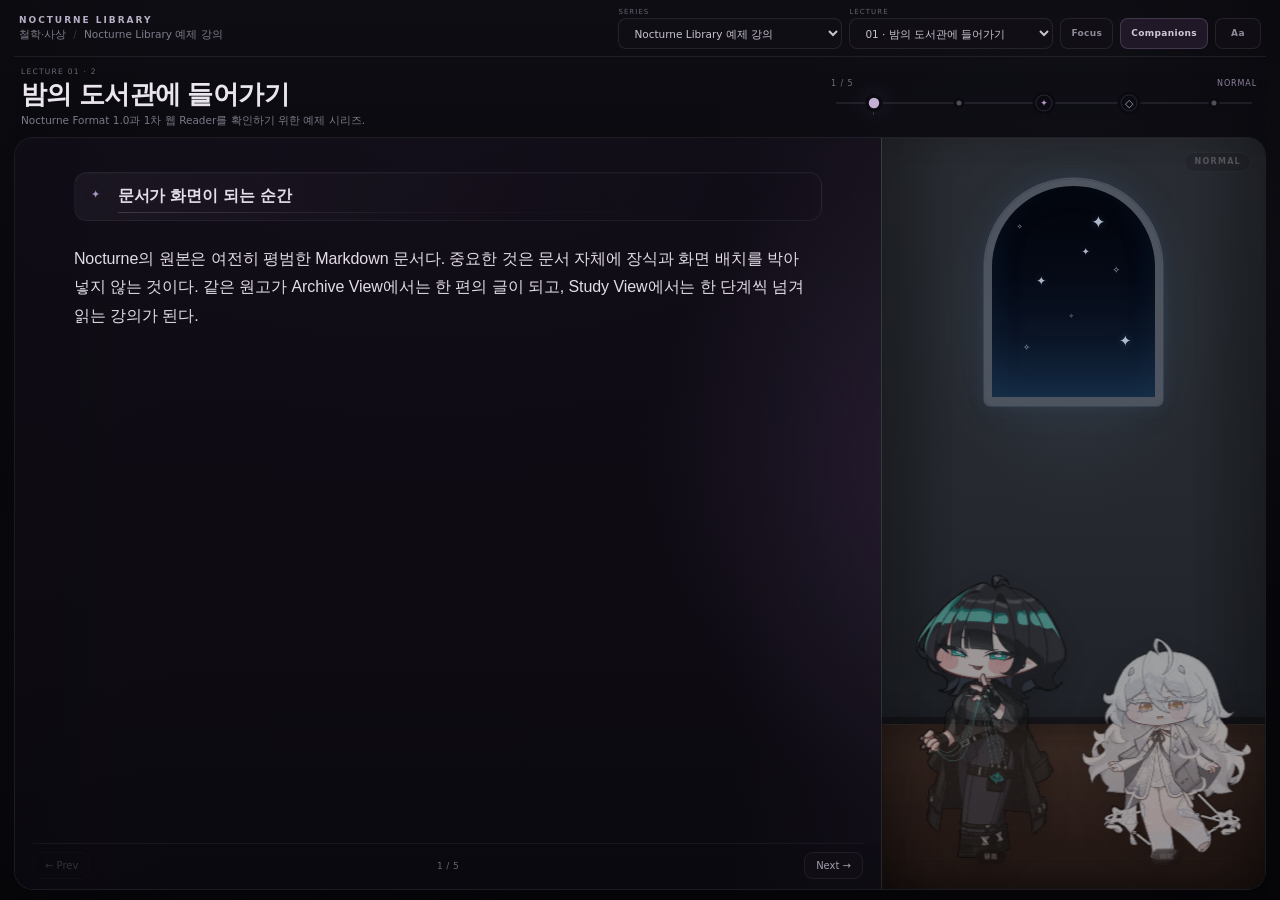
==== commit 04ae815d: "Refine 2" ====
--- a/web/index.html
+++ b/web/index.html
@@ -24,11 +24,21 @@
           <span>Lecture</span>
           <select id="lecture-select" aria-label="강의 선택"></select>
         </label>
+        <button id="immersive-toggle" class="chrome-button" type="button" aria-pressed="false" title="집중 모드">Focus</button>
+        <button id="companion-toggle" class="chrome-button" type="button" aria-pressed="true" title="뮤트·이드와 상호작용 사용">Companions</button>
+        <button id="reader-settings-toggle" class="chrome-button" type="button" aria-expanded="false" title="읽기 설정">Aa</button>
       </div>
     </header>
 
+    <section id="reader-settings" class="reader-settings" hidden>
+      <label><span>Font</span><select id="reader-font-select"><option value="serif">Browser Serif</option><option value="sans">Browser Sans</option><option value="system">System UI</option></select></label>
+      <label><span>Size</span><input id="reader-font-size" type="range" min="14" max="21" step="0.5"><output id="reader-font-size-value"></output></label>
+      <label><span>Line</span><input id="reader-line-height" type="range" min="1.5" max="2.1" step="0.05"><output id="reader-line-height-value"></output></label>
+      <button id="reader-settings-reset" type="button">Reset</button>
+    </section>
+
     <section class="lecture-head">
-      <div>
+      <div class="lecture-copy">
         <div class="eyebrow" id="lecture-index">Lecture</div>
         <h1 id="lecture-title">Loading…</h1>
         <p id="series-description" class="series-description"></p>
@@ -77,7 +87,8 @@
           <div class="character-tag">이드</div>
         </div>
 
-        <div id="stage-message" class="stage-message" hidden></div>
+        <div id="quiz-message" class="quiz-message" hidden></div>
+        <div id="cast-message" class="cast-message cast-message-full" hidden></div>
       </aside>
     </section>
 
@@ -88,7 +99,7 @@
 
     <footer>
       <span id="status">Nocturne Format 1.0</span>
-      <span>Study renderer · design pass 1</span>
+      <span>Study renderer · interaction flow pass</span>
     </footer>
   </main>
   <script src="../core.js"></script>
--- a/web/styles.css
+++ b/web/styles.css
@@ -1121,3 +1121,456 @@
   .dialogue-narrator { max-width: 94%; }
   footer { flex-direction: column; gap: 5px; }
 }
+
+/* =====================================================================
+   Design Pass 2 · viewport reader / compact chrome / split interactions
+   ===================================================================== */
+:root {
+  --reader-size: 16.5px;
+  --reader-leading: 1.82;
+}
+
+@media (min-width: 901px) {
+  html, body { height: 100%; overflow: hidden; }
+  body { min-height: 0; }
+
+  .shell {
+    width: min(1540px, calc(100% - 28px));
+    height: 100vh;
+    min-height: 0;
+    margin: 0 auto;
+    padding: 8px 0 10px;
+    display: flex;
+    flex-direction: column;
+    overflow: hidden;
+  }
+
+  .topbar {
+    flex: 0 0 auto;
+    min-height: 42px;
+    padding: 0 5px 7px;
+    gap: 16px;
+  }
+
+  .brand { font-size: 9px; letter-spacing: .22em; }
+  .crumbs { margin-top: 3px; font-size: 10.5px; }
+  .top-actions { gap: 7px; flex-wrap: nowrap; }
+  .select-wrap { gap: 2px; font-size: 7px; }
+  select {
+    height: 31px;
+    max-width: 224px;
+    min-width: 145px;
+    border-radius: 8px;
+    font-size: 10.5px;
+  }
+
+  .lecture-head {
+    flex: 0 0 auto;
+    grid-template-columns: minmax(0, 1fr) minmax(300px, 430px);
+    gap: 32px;
+    align-items: center;
+    padding: 10px 7px 10px;
+  }
+  .eyebrow { font-size: 7.5px; }
+  h1 {
+    margin: 3px 0 3px;
+    max-width: 950px;
+    font-size: clamp(22px, 2vw, 29px);
+    line-height: 1.20;
+    letter-spacing: -.02em;
+    display: -webkit-box;
+    -webkit-line-clamp: 2;
+    -webkit-box-orient: vertical;
+    overflow: hidden;
+  }
+  .series-description {
+    max-width: 850px;
+    font-size: 10.5px;
+    line-height: 1.35;
+    white-space: nowrap;
+    overflow: hidden;
+    text-overflow: ellipsis;
+  }
+  .progress-box { padding-bottom: 0; }
+  .progress-meta { margin-bottom: 4px; font-size: 8px; }
+  .progress { height: 23px; }
+  .progress button { height: 23px; }
+
+  .notice {
+    flex: 0 0 auto;
+    margin: 0 6px 7px;
+    padding: 6px 10px;
+    font-size: 10px;
+  }
+
+  .study-grid {
+    flex: 1 1 auto;
+    min-height: 0;
+    height: auto;
+    grid-template-columns: minmax(0, 1fr) clamp(350px, 30vw, 455px);
+  }
+  .study-column,
+  .character-stage { min-height: 0; height: 100%; }
+
+  .reader {
+    min-height: 0;
+    overflow-y: auto;
+    overflow-x: hidden;
+    overscroll-behavior: contain;
+    scrollbar-width: thin;
+    scrollbar-color: rgba(173, 153, 188, .28) transparent;
+    padding: clamp(25px, 3.5vh, 38px) clamp(34px, 4.6vw, 68px) 36px;
+  }
+  .reader::-webkit-scrollbar { width: 8px; }
+  .reader::-webkit-scrollbar-track { background: transparent; }
+  .reader::-webkit-scrollbar-thumb {
+    border-radius: 999px;
+    background: rgba(173, 153, 188, .20);
+    border: 2px solid transparent;
+    background-clip: padding-box;
+  }
+  .section {
+    width: min(100%, 780px);
+    min-height: 0;
+    padding-top: 3px;
+    padding-bottom: 28px;
+  }
+  .section[data-type="dialogue"] { width: min(100%, 900px); }
+  .section-body {
+    font-size: var(--reader-size);
+    line-height: var(--reader-leading);
+  }
+  .section-body p { margin-bottom: 1.05em; }
+  .chapter {
+    margin-bottom: 24px;
+    padding: 11px 16px 12px 43px;
+    font-size: clamp(16px, 1.25vw, 19px);
+  }
+  .chapter::before { left: 16px; }
+  .chapter::after { left: 43px; }
+
+  .section-nav {
+    flex: 0 0 auto;
+    min-height: 46px;
+    margin: 0 18px;
+    padding: 7px 0 9px;
+  }
+  .section-nav button { padding: 7px 11px; font-size: 10px; }
+  .section-count { font-size: 9px; }
+
+  .lecture-nav, footer { display: none; }
+
+  .character-stage {
+    overflow: hidden;
+    align-self: stretch;
+  }
+}
+
+.chrome-button {
+  align-self: end;
+  height: 31px;
+  min-width: 46px;
+  padding: 0 10px;
+  border: 1px solid rgba(185, 174, 199, .12);
+  border-radius: 8px;
+  background: rgba(18, 16, 23, .78);
+  color: #8f8997;
+  cursor: pointer;
+  font: 650 9px/1 system-ui, sans-serif;
+  letter-spacing: .04em;
+  transition: .15s ease;
+}
+.chrome-button:hover,
+.chrome-button.active {
+  color: #d2c7d8;
+  border-color: rgba(177, 151, 198, .25);
+  background: rgba(37, 28, 44, .82);
+}
+
+.reader-settings {
+  position: fixed;
+  z-index: 100;
+  top: 52px;
+  right: max(18px, calc((100vw - 1540px) / 2 + 8px));
+  width: min(430px, calc(100vw - 32px));
+  display: grid;
+  grid-template-columns: minmax(120px, 1.2fr) 1fr 1fr auto;
+  gap: 10px;
+  align-items: end;
+  padding: 11px;
+  border: 1px solid rgba(200, 185, 213, .16);
+  border-radius: 12px;
+  background: rgba(20, 17, 25, .96);
+  box-shadow: 0 18px 55px rgba(0,0,0,.42), inset 0 1px rgba(255,255,255,.025);
+  backdrop-filter: blur(12px);
+}
+.reader-settings[hidden] { display: none; }
+.reader-settings label { display: grid; gap: 5px; min-width: 0; }
+.reader-settings label > span {
+  color: #807888;
+  font: 700 7px/1 system-ui, sans-serif;
+  letter-spacing: .14em;
+  text-transform: uppercase;
+}
+.reader-settings select { width: 100%; min-width: 0; height: 29px; font-size: 10px; }
+.reader-settings input[type="range"] { width: 100%; accent-color: #9c7ab2; }
+.reader-settings output { color: #9c94a3; font: 600 9px/1 system-ui, sans-serif; }
+.reader-settings > button {
+  height: 29px;
+  padding: 0 9px;
+  border: 1px solid rgba(185,174,199,.12);
+  border-radius: 7px;
+  background: rgba(255,255,255,.025);
+  color: #8d8792;
+  cursor: pointer;
+  font-size: 9px;
+}
+
+/* Focus mode: keep only the controls and progress landmarks. */
+body.immersive .topbar .identity { display: none; }
+body.immersive .topbar { justify-content: flex-end; min-height: 36px; padding-bottom: 4px; border-bottom-color: rgba(199,188,214,.06); }
+body.immersive .select-wrap > span { display: none; }
+body.immersive .lecture-copy { display: none; }
+body.immersive .lecture-head {
+  grid-template-columns: 1fr;
+  gap: 0;
+  padding: 3px 7px 5px;
+}
+body.immersive .progress-box { width: min(720px, 100%); margin-left: auto; }
+body.immersive .progress-meta { margin-bottom: 1px; }
+body.immersive .progress { height: 20px; }
+body.immersive .progress button { height: 20px; }
+
+/* Dedicated interaction surfaces. Quiz and CAST no longer share one tray. */
+.quiz-message {
+  position: absolute;
+  z-index: 22;
+  top: 45px;
+  left: 5.5%;
+  right: 5.5%;
+  max-height: 46%;
+  overflow: auto;
+  scrollbar-width: thin;
+  padding: 9px;
+  border: 1px solid rgba(225, 209, 232, .15);
+  border-radius: 13px;
+  background: linear-gradient(180deg, rgba(76, 68, 81, .94), rgba(42, 37, 47, .96));
+  box-shadow: 0 18px 40px rgba(0,0,0,.30), inset 0 1px rgba(255,255,255,.04);
+  backdrop-filter: blur(10px);
+}
+.quiz-message[hidden], .cast-message[hidden] { display: none; }
+
+.cast-message {
+  position: absolute;
+  z-index: 17;
+  top: 14%;
+  width: 43%;
+  max-height: 26%;
+  overflow: auto;
+  scrollbar-width: thin;
+  pointer-events: auto;
+}
+.cast-message-mute { left: 3.5%; }
+.cast-message-ed { right: 3.5%; }
+.cast-bubble {
+  padding: 9px 10px 10px;
+  border: 1px solid rgba(227, 214, 233, .13);
+  border-radius: 12px 12px 12px 5px;
+  background: linear-gradient(145deg, rgba(70, 64, 75, .90), rgba(43, 39, 48, .92));
+  box-shadow: 0 12px 28px rgba(0,0,0,.20), inset 0 1px rgba(255,255,255,.03);
+  backdrop-filter: blur(8px);
+}
+.cast-message-ed .cast-bubble { border-radius: 12px 12px 5px 12px; }
+.cast-bubble-speaker {
+  margin-bottom: 5px;
+  color: #cbb7d4;
+  font: 750 7px/1 system-ui, sans-serif;
+  letter-spacing: .13em;
+  text-transform: uppercase;
+}
+.cast-message-ed .cast-bubble-speaker { color: #b9c7db; text-align: right; }
+.cast-bubble-line {
+  color: #f2edf4;
+  font-family: var(--reader-font);
+  font-size: calc(var(--reader-size) * .76);
+  line-height: 1.55;
+  word-break: keep-all;
+}
+.cast-bubble-line + .cast-bubble-line {
+  margin-top: 7px;
+  padding-top: 7px;
+  border-top: 1px solid rgba(235,225,240,.06);
+}
+
+/* Make the quiz unmistakably visible, while still leaving the lower room to the cast. */
+.character-stage.has-quiz .quiz-message { display: block; }
+.character-stage.has-quiz .character-layer { height: 57%; bottom: 1.5%; }
+.character-stage.has-quiz .character-layer.is-active-speaker { transform: scale(.82); }
+.character-stage.has-quiz .character-layer.is-listener { transform: scale(.75); opacity: .62; }
+
+/* Dialogue uses the user's persisted global preference; size follows reader settings. */
+.dialogue-text { font-size: calc(var(--reader-size) * .92); }
+.dialogue-narrator { font-size: calc(var(--reader-size) * .77); }
+
+@media (max-width: 900px) {
+  html, body { height: auto; overflow: auto; }
+  .shell { height: auto; min-height: 100vh; overflow: visible; }
+  .reader { overflow: visible; }
+  .reader-settings {
+    position: fixed;
+    top: 10px;
+    left: 10px;
+    right: 10px;
+    width: auto;
+    grid-template-columns: 1fr 1fr;
+  }
+  .chrome-button { align-self: auto; }
+  .cast-message { top: 12%; width: 42%; }
+  .quiz-message { left: 8%; right: 8%; max-height: 44%; }
+}
+
+@media (max-width: 640px) {
+  .top-actions { display: grid; grid-template-columns: 1fr 1fr auto auto; }
+  .select-wrap { min-width: 0; }
+  .reader-settings { grid-template-columns: 1fr; }
+  .cast-message { top: 10%; width: 45%; }
+  .cast-message-mute { left: 2.5%; }
+  .cast-message-ed { right: 2.5%; }
+  .cast-bubble-line { font-size: 11px; }
+}
+
+/* =====================================================================
+   Interaction Flow Pass · sequential CAST / quiet reading / dialogue trim
+   ===================================================================== */
+
+/* Quiet mode: the companions and their interactions disappear entirely;
+   the reader inherits the freed horizontal space. */
+@media (min-width: 901px) {
+  body.companions-off .study-grid { grid-template-columns: minmax(0, 1fr); }
+  body.companions-off .character-stage { display: none; }
+  body.companions-off .section { width: min(100%, 900px); }
+  body.companions-off .section[data-type="dialogue"] { width: min(100%, 980px); }
+}
+body.companions-off #companion-toggle {
+  color: #a29aa7;
+  border-color: rgba(180,170,190,.10);
+  background: rgba(16,15,20,.72);
+}
+
+/* CAST is a single full-width speech bubble, advanced in source order. */
+.cast-message-full {
+  position: absolute;
+  z-index: 18;
+  top: 9.5%;
+  left: 6%;
+  right: 6%;
+  width: auto;
+  max-height: 30%;
+  overflow: visible;
+}
+.cast-message-full .cast-bubble {
+  position: relative;
+  width: 100%;
+  padding: 12px 14px 13px;
+  border: 1px solid rgba(224,211,231,.15);
+  border-radius: 16px 16px 16px 7px;
+  background: linear-gradient(145deg, rgba(70,64,76,.94), rgba(43,39,48,.95));
+  box-shadow: 0 16px 36px rgba(0,0,0,.24), inset 0 1px rgba(255,255,255,.035);
+  backdrop-filter: blur(9px);
+}
+.cast-message-full .cast-bubble::after {
+  content: "";
+  position: absolute;
+  bottom: -8px;
+  left: 20%;
+  width: 15px;
+  height: 15px;
+  background: rgba(47,42,52,.96);
+  border-right: 1px solid rgba(224,211,231,.12);
+  border-bottom: 1px solid rgba(224,211,231,.12);
+  transform: rotate(45deg);
+}
+.cast-message-full .cast-bubble[data-speaker="ED"] {
+  border-radius: 16px 16px 7px 16px;
+}
+.cast-message-full .cast-bubble[data-speaker="ED"]::after {
+  left: auto;
+  right: 20%;
+}
+.cast-bubble-head {
+  display: flex;
+  align-items: center;
+  justify-content: space-between;
+  gap: 10px;
+  margin-bottom: 7px;
+}
+.cast-message-full .cast-bubble-speaker {
+  margin: 0;
+  color: #cbb7d4;
+  font-size: 8px;
+  letter-spacing: .12em;
+}
+.cast-message-full .cast-bubble[data-speaker="ED"] .cast-bubble-speaker { color: #becbe0; }
+.cast-message-full .cast-bubble-line {
+  font-size: calc(var(--reader-size) * .78);
+  line-height: 1.62;
+}
+.cast-sequence-controls {
+  display: flex;
+  align-items: center;
+  gap: 5px;
+  color: #8f8794;
+  font: 650 8px/1 system-ui, sans-serif;
+}
+.cast-sequence-controls button {
+  width: 23px;
+  height: 20px;
+  padding: 0;
+  border: 1px solid rgba(217,203,226,.11);
+  border-radius: 6px;
+  background: rgba(255,255,255,.025);
+  color: #a99db0;
+  cursor: pointer;
+}
+.cast-sequence-controls button:hover:not(:disabled) { color: #e5dce9; background: rgba(255,255,255,.055); }
+.cast-sequence-controls button:disabled { opacity: .25; cursor: default; }
+
+/* The speaker name now belongs to the portrait, not to every bubble. */
+.dialogue-avatar-wrap {
+  width: 48px;
+  display: flex;
+  flex-direction: column;
+  align-items: center;
+  gap: 4px;
+  align-self: start;
+}
+.dialogue-avatar-name {
+  width: 64px;
+  overflow: hidden;
+  text-overflow: ellipsis;
+  white-space: nowrap;
+  text-align: center;
+  color: #908797;
+  font: 650 8px/1.1 system-ui, sans-serif;
+  letter-spacing: .02em;
+}
+.dialogue-line.right .dialogue-avatar-wrap { order: 2; }
+.dialogue-line.right .dialogue-bubble { order: 1; text-align: right; }
+.dialogue-line.right .dialogue-avatar-name { color: #8994a6; }
+.dialogue-speaker-name { display: none !important; }
+
+/* Quiz answers update only the stage; the reader does not jump or rebuild. */
+.quiz-message { overscroll-behavior: contain; }
+
+@media (max-width: 900px) {
+  body.companions-off .character-stage { display: none; }
+  .cast-message-full { left: 8%; right: 8%; top: 9%; }
+}
+
+@media (max-width: 640px) {
+  .top-actions { grid-template-columns: 1fr 1fr auto auto auto; }
+  .cast-message-full { left: 5%; right: 5%; top: 8%; }
+  .cast-message-full .cast-bubble-line { font-size: 12px; }
+  .dialogue-avatar-wrap { width: 38px; }
+  .dialogue-avatar-name { width: 52px; font-size: 7px; }
+}
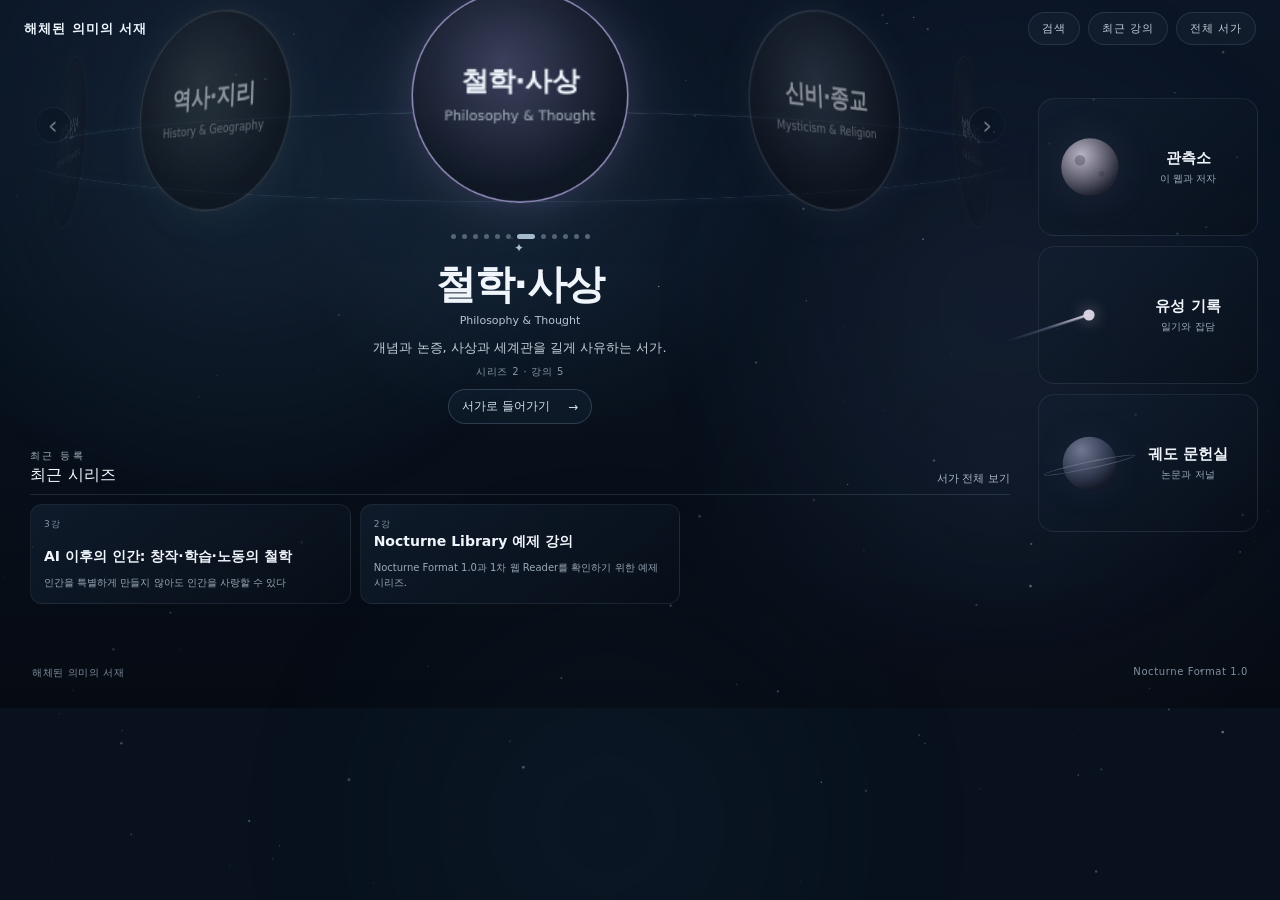
==== commit 22ca167f: "big redesign" ====
--- a/web/index.html
+++ b/web/index.html
@@ -3,107 +3,98 @@
 <head>
   <meta charset="utf-8">
   <meta name="viewport" content="width=device-width, initial-scale=1">
-  <meta name="theme-color" content="#09090e">
-  <title>Nocturne Library</title>
-  <link rel="stylesheet" href="styles.css">
+  <meta name="theme-color" content="#0a1220">
+  <title>해체된 의미의 서재</title>
+  <link rel="stylesheet" href="front.css">
 </head>
 <body>
-  <div class="ambient" aria-hidden="true"></div>
-  <main class="shell">
-    <header class="topbar">
-      <div class="identity">
-        <div class="brand">NOCTURNE LIBRARY</div>
-        <div class="crumbs"><span id="category-name">Library</span><span class="sep">/</span><span id="series-name">Loading…</span></div>
+  <canvas id="star-canvas" class="star-canvas" aria-hidden="true"></canvas>
+  <div class="cosmic-haze" aria-hidden="true"></div>
+  <header class="front-header">
+    <a class="wordmark" href="index.html"><strong>해체된 의미의 서재</strong></a>
+    <nav class="plain-nav" aria-label="일반 탐색">
+      <button type="button" data-open-panel="search">검색</button>
+      <button type="button" data-open-panel="recent">최근 강의</button>
+      <button type="button" data-open-panel="all">전체 서가</button>
+    </nav>
+  </header>
+
+  <main class="front-main">
+    <div class="front-layout">
+    <section class="zodiac-zone" aria-labelledby="category-title">
+      <div class="ring-viewport" id="ring-viewport"><div class="orbit-line" aria-hidden="true"></div>
+        <button class="ring-arrow ring-arrow-left" id="ring-prev" type="button" aria-label="이전 카테고리">‹</button>
+        <div class="ring-scene" id="ring-scene" tabindex="0" aria-label="12개 카테고리 회전 선택">
+          <div class="ring" id="ring"></div>
+        </div>
+        <button class="ring-arrow ring-arrow-right" id="ring-next" type="button" aria-label="다음 카테고리">›</button>
       </div>
-      <div class="top-actions">
-        <label class="select-wrap" title="시리즈 선택">
-          <span>Series</span>
-          <select id="series-select" aria-label="시리즈 선택"></select>
-        </label>
-        <label class="select-wrap" title="강의 선택">
-          <span>Lecture</span>
-          <select id="lecture-select" aria-label="강의 선택"></select>
-        </label>
-        <button id="immersive-toggle" class="chrome-button" type="button" aria-pressed="false" title="집중 모드">Focus</button>
-        <button id="companion-toggle" class="chrome-button" type="button" aria-pressed="true" title="뮤트·이드와 상호작용 사용">Companions</button>
-        <button id="reader-settings-toggle" class="chrome-button" type="button" aria-expanded="false" title="읽기 설정">Aa</button>
-      </div>
-    </header>
+      <div class="ring-dots" id="ring-dots" aria-label="카테고리 빠른 이동"></div>
 
-    <section id="reader-settings" class="reader-settings" hidden>
-      <label><span>Font</span><select id="reader-font-select"><option value="serif">Browser Serif</option><option value="sans">Browser Sans</option><option value="system">System UI</option></select></label>
-      <label><span>Size</span><input id="reader-font-size" type="range" min="14" max="21" step="0.5"><output id="reader-font-size-value"></output></label>
-      <label><span>Line</span><input id="reader-line-height" type="range" min="1.5" max="2.1" step="0.05"><output id="reader-line-height-value"></output></label>
-      <button id="reader-settings-reset" type="button">Reset</button>
+      <section class="category-focus" id="category-focus">
+        <div class="constellation-line"><span id="category-symbol">✦</span></div>
+        <h1 id="category-title">철학·사상</h1>
+        <p class="category-en" id="category-en">Philosophy & Thought</p>
+        <p class="category-description" id="category-description"></p>
+        <div class="category-stats" id="category-stats"></div>
+        <div class="focus-actions">
+          <a id="enter-shelf" class="primary-link" href="shelf.html">서가로 들어가기 <span>→</span></a>
+        </div>
+      </section>
+
+      <section class="recent-category" aria-labelledby="recent-category-title">
+        <div class="section-heading">
+          <div><span class="micro">최근 등록</span><h2 id="recent-category-title">최근 시리즈</h2></div>
+          <a id="all-in-shelf" href="shelf.html">서가 전체 보기</a>
+        </div>
+        <div class="series-row" id="category-series"></div>
+      </section>
     </section>
 
-    <section class="lecture-head">
-      <div class="lecture-copy">
-        <div class="eyebrow" id="lecture-index">Lecture</div>
-        <h1 id="lecture-title">Loading…</h1>
-        <p id="series-description" class="series-description"></p>
+    <aside class="portal-rail" aria-label="다른 공간">
+      <button class="portal-tile portal-moon" type="button" data-open-portal="about">
+        <span class="celestial-object moon-object" aria-hidden="true"></span>
+        <span class="portal-copy"><strong>관측소</strong><em>이 웹과 저자</em></span>
+      </button>
+      <button class="portal-tile portal-comet" type="button" data-open-portal="diary">
+        <span class="celestial-object comet-object" aria-hidden="true"></span>
+        <span class="portal-copy"><strong>유성 기록</strong><em>일기와 잡담</em></span>
+      </button>
+      <button class="portal-tile portal-planet" type="button" data-open-portal="journal">
+        <span class="celestial-object planet-object" aria-hidden="true"></span>
+        <span class="portal-copy"><strong>궤도 문헌실</strong><em>논문과 저널</em></span>
+      </button>
+    </aside>
+    </div>
+  </main>
+
+  <aside id="nav-panel" class="nav-panel" hidden>
+    <div class="nav-panel-backdrop" data-close-panel></div>
+    <section class="nav-panel-card" role="dialog" aria-modal="true" aria-labelledby="nav-panel-title">
+      <header><div><span class="micro" id="nav-panel-kicker">서재</span><h2 id="nav-panel-title">탐색</h2></div><button type="button" data-close-panel aria-label="닫기">×</button></header>
+      <div id="panel-search" class="panel-view" hidden>
+        <label class="search-box"><span>검색</span><input id="library-search" type="search" placeholder="시리즈·강의·카테고리 검색"></label>
+        <div id="search-results" class="panel-results"></div>
       </div>
-      <div class="progress-box">
-        <div class="progress-meta"><span id="progress-label">0 / 0</span><span id="block-state">NORMAL</span></div>
-        <div id="progress" class="progress" aria-label="강의 진행도"></div>
-      </div>
+      <div id="panel-recent" class="panel-view" hidden><div id="recent-results" class="panel-results"></div></div>
+      <div id="panel-all" class="panel-view" hidden><div id="all-categories" class="category-grid"></div></div>
     </section>
+  </aside>
 
-    <div id="notice" class="notice" hidden></div>
 
-    <section class="study-grid" id="study-grid">
-      <div class="study-column">
-        <section id="reader" class="reader" aria-live="polite"></section>
-        <nav class="section-nav" aria-label="본문 탐색">
-          <button id="prev-section" type="button">← Prev</button>
-          <div class="section-count" id="section-count">0 / 0</div>
-          <button id="next-section" type="button">Next →</button>
-        </nav>
-      </div>
+  <aside id="portal-panel" class="portal-panel" hidden>
+    <div class="portal-panel-backdrop" data-close-portal></div>
+    <section class="portal-panel-card" role="dialog" aria-modal="true" aria-labelledby="portal-panel-title">
+      <button class="portal-close" type="button" data-close-portal aria-label="닫기">×</button>
+      <div id="portal-panel-symbol" class="portal-panel-symbol">◐</div>
+      <div id="portal-panel-label" class="micro">관측소</div>
+      <h2 id="portal-panel-title">관측소</h2>
+      <div id="portal-panel-content" class="portal-panel-content"></div>
+      <a id="portal-panel-more" class="primary-link" href="auxiliary.html?view=about">별도 페이지로 열기 <span>→</span></a>
+    </section>
+  </aside>
 
-      <aside id="character-stage" class="character-stage" aria-label="Nocturne companion stage" data-block-type="normal">
-        <div class="room-vignette" aria-hidden="true"></div>
-        <div class="night-window" aria-hidden="true">
-          <span class="star star-a">✧</span>
-          <span class="star star-b">✦</span>
-          <span class="star star-c">✧</span>
-          <span class="star star-d">✦</span>
-          <span class="star star-e">✧</span>
-          <span class="star star-f">✦</span>
-          <span class="star star-g">✧</span>
-          <span class="star star-h">✦</span>
-        </div>
-        <div class="wood-floor" aria-hidden="true"></div>
-        <div id="stage-status" class="stage-status">NORMAL</div>
-
-        <div id="char-mute" class="character-layer mute is-listener">
-          <canvas id="char-mute-canvas" class="character-canvas" data-character-canvas="MUTE"></canvas>
-          <div class="character-fallback" aria-hidden="true">M</div>
-          <div class="character-tag">뮤트</div>
-        </div>
-        <div id="char-ed" class="character-layer ed is-listener">
-          <canvas id="char-ed-canvas" class="character-canvas" data-character-canvas="ED"></canvas>
-          <div class="character-fallback" aria-hidden="true">E</div>
-          <div class="character-tag">이드</div>
-        </div>
-
-        <div id="quiz-message" class="quiz-message" hidden></div>
-        <div id="cast-message" class="cast-message cast-message-full" hidden></div>
-      </aside>
-    </section>
-
-    <nav class="lecture-nav" aria-label="강의 탐색">
-      <button id="prev-lecture" type="button">← Previous lecture</button>
-      <button id="next-lecture" type="button">Next lecture →</button>
-    </nav>
-
-    <footer>
-      <span id="status">Nocturne Format 1.0</span>
-      <span>Study renderer · interaction flow pass</span>
-    </footer>
-  </main>
-  <script src="../core.js"></script>
-  <script src="character.js"></script>
-  <script src="app.js"></script>
+  <footer class="front-footer"><span>해체된 의미의 서재</span><span>Nocturne Format 1.0</span></footer>
+  <script src="front.js"></script>
 </body>
 </html>
--- a/web/front.css
+++ b/web/front.css
@@ -0,0 +1,242 @@
+:root {
+  color-scheme: dark;
+  --bg: #050711;
+  --panel: rgba(12, 15, 27, .76);
+  --line: rgba(180, 188, 225, .13);
+  --text: #eeeaf5;
+  --muted: #8c8da1;
+  --violet: #b8a2d2;
+  --violet-2: #7c6d98;
+  --blue: #8699b6;
+  --ring-radius: 520px;
+}
+* { box-sizing: border-box; }
+html, body { margin:0; min-height:100%; background:var(--bg); color:var(--text); font-family:system-ui,-apple-system,BlinkMacSystemFont,"Segoe UI",sans-serif; }
+body { overflow-x:hidden; background:radial-gradient(circle at 50% 35%, #151425 0, #090b16 34%, #050711 72%, #03040a 100%); }
+a { color:inherit; text-decoration:none; }
+button, input { font:inherit; }
+button { color:inherit; }
+.star-canvas { position:fixed; inset:0; width:100%; height:100%; pointer-events:none; z-index:0; opacity:.78; }
+.cosmic-haze { position:fixed; inset:-15%; z-index:0; pointer-events:none; background:
+  radial-gradient(circle at 22% 32%, rgba(95,76,135,.14), transparent 24%),
+  radial-gradient(circle at 78% 42%, rgba(50,85,120,.10), transparent 27%),
+  radial-gradient(circle at 52% 80%, rgba(105,72,125,.08), transparent 28%);
+  filter: blur(14px);
+}
+.front-header { position:relative; z-index:5; height:76px; display:flex; align-items:center; justify-content:space-between; padding:0 34px; border-bottom:1px solid rgba(255,255,255,.055); background:linear-gradient(180deg,rgba(5,7,17,.92),rgba(5,7,17,.38)); backdrop-filter:blur(12px); }
+.wordmark { display:flex; gap:9px; align-items:baseline; letter-spacing:.18em; font-size:12px; color:#b6b1c5; }
+.wordmark strong { color:#f0ebf7; font-weight:650; }
+.plain-nav { display:flex; align-items:center; gap:8px; }
+.plain-nav button { border:1px solid rgba(255,255,255,.08); background:rgba(255,255,255,.025); border-radius:999px; padding:8px 13px; font-size:11px; letter-spacing:.08em; color:#9e9bad; cursor:pointer; transition:.2s ease; }
+.plain-nav button:hover { color:#f0ebf7; border-color:rgba(184,162,210,.28); background:rgba(184,162,210,.06); }
+.front-main { position:relative; z-index:2; width:min(1480px,100%); margin:0 auto; padding:42px 26px 70px; }
+.zodiac-zone { min-height:860px; text-align:center; }
+.ring-kicker, .micro { font-size:10px; letter-spacing:.24em; color:#77778a; }
+.ring-viewport { position:relative; height:330px; margin:6px auto -8px; display:flex; align-items:center; justify-content:center; perspective:1200px; overflow:hidden; mask-image:linear-gradient(90deg,transparent 0,#000 15%,#000 85%,transparent 100%); }
+.ring-scene { width:min(980px,76vw); height:280px; position:relative; transform-style:preserve-3d; outline:none; cursor:grab; }
+.ring-scene:active { cursor:grabbing; }
+.ring { position:absolute; inset:0; transform-style:preserve-3d; transition:transform .68s cubic-bezier(.22,.61,.36,1); will-change:transform; }
+.ring.is-dragging { transition:none; }
+.ring-item { position:absolute; left:50%; top:50%; width:250px; height:132px; margin-left:-125px; margin-top:-66px; transform-style:preserve-3d; backface-visibility:hidden; border:1px solid rgba(255,255,255,.08); border-radius:22px; background:linear-gradient(145deg,rgba(24,26,43,.88),rgba(10,12,23,.70)); box-shadow:0 22px 70px rgba(0,0,0,.24); display:flex; align-items:center; justify-content:center; transition:opacity .35s ease, filter .35s ease, box-shadow .35s ease, border-color .35s ease; cursor:pointer; overflow:hidden; }
+.ring-item::before { content:""; position:absolute; inset:0; background:radial-gradient(circle at 50% 110%,rgba(160,140,202,.15),transparent 55%); }
+.ring-item .ring-copy { position:relative; z-index:1; display:grid; gap:7px; }
+.ring-item .ring-constellation { font-size:10px; letter-spacing:.18em; color:#827f94; text-transform:uppercase; }
+.ring-item strong { font-family:system-ui,-apple-system,BlinkMacSystemFont,"Segoe UI",sans-serif; font-size:26px; font-weight:600; letter-spacing:-.03em; }
+.ring-item em { font-style:normal; font-size:11px; color:#8d8b9d; }
+.ring-item.is-focus { border-color:rgba(188,166,221,.34); box-shadow:0 25px 85px rgba(80,52,110,.18), inset 0 0 38px rgba(161,130,196,.05); }
+.ring-item.is-adjacent { opacity:.48; filter:saturate(.65) brightness(.76); }
+.ring-item.is-far { opacity:0; pointer-events:none; }
+.ring-arrow { position:absolute; z-index:4; width:44px; height:44px; border-radius:50%; border:1px solid rgba(255,255,255,.08); background:rgba(8,10,18,.55); color:#9c96ad; font-size:30px; line-height:1; cursor:pointer; backdrop-filter:blur(8px); }
+.ring-arrow:hover { color:#eee9f7; border-color:rgba(184,162,210,.27); }
+.ring-arrow-left { left:max(18px,5vw); }
+.ring-arrow-right { right:max(18px,5vw); }
+.ring-dots { display:flex; justify-content:center; gap:8px; margin:0 0 25px; }
+.ring-dot { width:5px; height:5px; border:0; padding:0; border-radius:50%; background:#4d4b59; cursor:pointer; transition:.2s ease; }
+.ring-dot.active { width:18px; border-radius:99px; background:#b6a3ca; }
+.category-focus { max-width:720px; margin:0 auto; min-height:250px; }
+.constellation-line { display:flex; justify-content:center; gap:8px; align-items:center; color:#827e91; font-size:11px; letter-spacing:.18em; text-transform:uppercase; }
+.constellation-line span:first-child { color:#b8a7ce; font-size:13px; }
+.category-focus h1 { margin:13px 0 4px; font-family:system-ui,-apple-system,BlinkMacSystemFont,"Segoe UI",sans-serif; font-size:clamp(36px,4vw,58px); font-weight:550; letter-spacing:-.045em; }
+.category-en { margin:0; color:#9290a0; font-size:13px; }
+.category-description { margin:23px auto 14px; max-width:620px; color:#aaa8b6; line-height:1.8; font-family:system-ui,-apple-system,BlinkMacSystemFont,"Segoe UI",sans-serif; font-size:16px; }
+.category-stats { color:#686879; font-size:11px; letter-spacing:.08em; }
+.focus-actions { margin-top:24px; }
+.primary-link { display:inline-flex; align-items:center; gap:18px; border:1px solid rgba(186,165,214,.20); border-radius:999px; padding:11px 17px 11px 19px; font-size:12px; color:#c7bfd2; background:rgba(122,94,151,.06); }
+.primary-link:hover { background:rgba(122,94,151,.12); color:#f1ebf7; }
+.recent-category { max-width:1080px; margin:52px auto 0; text-align:left; }
+.section-heading { display:flex; align-items:flex-end; justify-content:space-between; padding-bottom:13px; border-bottom:1px solid var(--line); }
+.section-heading h2 { margin:4px 0 0; font-family:system-ui,-apple-system,BlinkMacSystemFont,"Segoe UI",sans-serif; font-weight:550; font-size:22px; }
+.section-heading a { color:#777687; font-size:11px; }
+.series-row { display:grid; grid-template-columns:repeat(3,minmax(0,1fr)); gap:12px; margin-top:14px; }
+.series-card { min-height:120px; border:1px solid rgba(255,255,255,.07); background:linear-gradient(145deg,rgba(15,17,28,.72),rgba(8,10,18,.54)); border-radius:15px; padding:18px; display:flex; flex-direction:column; justify-content:space-between; transition:.2s ease; }
+.series-card:hover { transform:translateY(-2px); border-color:rgba(184,162,210,.21); background:linear-gradient(145deg,rgba(24,21,34,.79),rgba(10,12,20,.62)); }
+.series-card small { color:#6f6d7c; font-size:9px; letter-spacing:.16em; text-transform:uppercase; }
+.series-card strong { font-family:system-ui,-apple-system,BlinkMacSystemFont,"Segoe UI",sans-serif; font-size:17px; font-weight:550; line-height:1.4; }
+.series-card p { color:#777586; font-size:11px; margin:8px 0 0; line-height:1.5; display:-webkit-box; -webkit-line-clamp:2; -webkit-box-orient:vertical; overflow:hidden; }
+.empty-series { grid-column:1/-1; color:#696879; padding:28px 0; text-align:center; font-size:12px; }
+.orbit-destinations { max-width:1080px; margin:118px auto 35px; display:grid; grid-template-columns:repeat(3,1fr); gap:28px; position:relative; }
+.orbit-destinations::before { content:""; position:absolute; left:8%; right:8%; top:50%; height:1px; background:linear-gradient(90deg,transparent,rgba(129,126,154,.10),transparent); }
+.celestial { min-height:210px; position:relative; display:flex; align-items:center; justify-content:center; flex-direction:column; gap:16px; }
+.celestial-object { display:block; position:relative; transition:transform .4s ease, filter .4s ease; }
+.celestial:hover .celestial-object { transform:scale(1.06); filter:brightness(1.12); }
+.moon-object { width:72px; height:72px; border-radius:50%; background:radial-gradient(circle at 35% 30%,#b7b4c5,#605f70 45%,#242635 73%,#10131d); box-shadow:0 0 55px rgba(171,168,204,.12); }
+.moon-object::after { content:""; position:absolute; width:13px; height:13px; border-radius:50%; background:rgba(45,46,58,.34); left:17px; top:21px; box-shadow:27px 17px 0 -3px rgba(45,46,58,.28),13px 34px 0 -5px rgba(45,46,58,.25); }
+.comet-object { width:14px; height:14px; border-radius:50%; background:#d5d0de; box-shadow:0 0 18px rgba(213,208,222,.55); }
+.comet-object::after { content:""; position:absolute; right:7px; top:5px; width:110px; height:3px; transform-origin:right center; transform:rotate(-18deg); background:linear-gradient(90deg,transparent,rgba(150,163,202,.35),#ddd7e7); filter:blur(.4px); }
+.planet-object { width:67px; height:67px; border-radius:50%; background:radial-gradient(circle at 35% 25%,#6f7890,#30394e 52%,#151927 76%); box-shadow:0 0 42px rgba(88,108,147,.13); }
+.planet-object::after { content:""; position:absolute; left:-25px; right:-25px; top:31px; height:7px; border:1px solid rgba(157,165,192,.40); border-radius:50%; transform:rotate(-12deg); }
+.portal-copy { display:grid; gap:4px; text-align:center; position:relative; z-index:2; }
+.portal-copy small { font-size:9px; letter-spacing:.2em; color:#6c6c7a; }
+.portal-copy strong { font-family:system-ui,-apple-system,BlinkMacSystemFont,"Segoe UI",sans-serif; font-weight:550; font-size:20px; }
+.portal-copy em { font-style:normal; font-size:11px; color:#797887; }
+.front-footer { position:relative; z-index:2; display:flex; justify-content:space-between; padding:18px 32px 28px; color:#4f4f5d; font-size:10px; letter-spacing:.06em; }
+.nav-panel[hidden] { display:none; }
+.nav-panel { position:fixed; inset:0; z-index:20; display:grid; place-items:center; }
+.nav-panel-backdrop { position:absolute; inset:0; background:rgba(2,3,8,.76); backdrop-filter:blur(8px); }
+.nav-panel-card { width:min(920px,calc(100vw - 34px)); max-height:min(720px,calc(100vh - 50px)); overflow:auto; position:relative; z-index:1; border:1px solid rgba(255,255,255,.09); border-radius:22px; background:rgba(10,12,22,.94); box-shadow:0 30px 120px rgba(0,0,0,.55); padding:22px; }
+.nav-panel-card header { display:flex; align-items:center; justify-content:space-between; border-bottom:1px solid var(--line); padding-bottom:14px; margin-bottom:18px; }
+.nav-panel-card h2 { font-family:system-ui,-apple-system,BlinkMacSystemFont,"Segoe UI",sans-serif; margin:4px 0 0; font-weight:550; }
+.nav-panel-card header button { border:0; background:transparent; color:#8b8999; font-size:28px; cursor:pointer; }
+.search-box { display:grid; grid-template-columns:auto 1fr; gap:16px; align-items:center; border:1px solid rgba(255,255,255,.08); background:rgba(255,255,255,.025); border-radius:13px; padding:12px 14px; }
+.search-box span { color:#6f6e7d; font-size:10px; letter-spacing:.16em; text-transform:uppercase; }
+.search-box input { border:0; outline:0; background:transparent; color:#eeeaf5; width:100%; }
+.panel-results { display:grid; gap:8px; margin-top:14px; }
+.result-row { display:grid; grid-template-columns:150px 1fr auto; gap:14px; align-items:center; padding:13px; border-radius:11px; border:1px solid rgba(255,255,255,.05); background:rgba(255,255,255,.018); }
+.result-row:hover { border-color:rgba(184,162,210,.18); }
+.result-row small { color:#706f7e; font-size:10px; }
+.result-row strong { font-family:system-ui,-apple-system,BlinkMacSystemFont,"Segoe UI",sans-serif; font-weight:550; }
+.result-row span { color:#7c7b8a; font-size:11px; }
+.category-grid { display:grid; grid-template-columns:repeat(3,1fr); gap:10px; }
+.category-mini { padding:15px; border:1px solid rgba(255,255,255,.06); border-radius:12px; background:rgba(255,255,255,.02); }
+.category-mini:hover { border-color:rgba(184,162,210,.18); }
+.category-mini small { color:#666574; font-size:9px; letter-spacing:.12em; }
+.category-mini strong { display:block; margin-top:5px; font-family:system-ui,-apple-system,BlinkMacSystemFont,"Segoe UI",sans-serif; font-weight:550; }
+@media (max-width:900px) {
+  :root { --ring-radius:390px; }
+  .front-header { padding:0 18px; }
+  .plain-nav button { padding:8px 9px; }
+  .front-main { padding-left:14px; padding-right:14px; }
+  .ring-scene { width:88vw; }
+  .ring-item { width:210px; margin-left:-105px; }
+  .series-row, .orbit-destinations { grid-template-columns:1fr; }
+  .orbit-destinations { margin-top:76px; gap:4px; }
+  .celestial { min-height:160px; }
+  .category-grid { grid-template-columns:repeat(2,1fr); }
+  .result-row { grid-template-columns:1fr; gap:4px; }
+}
+@media (max-width:560px) {
+  .wordmark span { display:none; }
+  .plain-nav { gap:3px; }
+  .plain-nav button { border-color:transparent; background:transparent; font-size:10px; }
+  .ring-arrow { width:38px; height:38px; }
+  .ring-viewport { height:290px; }
+  .category-focus h1 { font-size:38px; }
+  .category-grid { grid-template-columns:1fr; }
+}
+@media (prefers-reduced-motion: reduce) {
+  .ring, .ring-item, .celestial-object, .series-card { transition:none !important; }
+}
+.ring.no-animate { transition:none !important; }
+
+/* v0.11 front redesign: 해체된 의미의 서재 */
+:root{
+  --bg:#08111d;
+  --panel:rgba(13,23,38,.78);
+  --line:rgba(177,204,230,.14);
+  --text:#f0f5fb;
+  --muted:#a6b2c1;
+  --blue:#8fb5d8;
+  --ring-radius:430px;
+}
+html,body{font-family:system-ui,-apple-system,BlinkMacSystemFont,"Segoe UI",sans-serif}
+body{
+  background:
+    radial-gradient(circle at 42% 28%,rgba(57,94,132,.24),transparent 27%),
+    radial-gradient(circle at 78% 68%,rgba(48,67,104,.14),transparent 29%),
+    linear-gradient(180deg,#0b1525 0%,#08111d 48%,#060b13 100%);
+}
+.cosmic-haze{opacity:.9;background:
+  radial-gradient(circle at 26% 26%,rgba(78,126,166,.18),transparent 24%),
+  radial-gradient(circle at 72% 38%,rgba(86,96,150,.12),transparent 26%),
+  radial-gradient(circle at 48% 82%,rgba(54,101,133,.08),transparent 30%)}
+.front-header{height:58px;padding:0 24px;background:linear-gradient(180deg,rgba(8,17,29,.93),rgba(8,17,29,.44));}
+.wordmark{letter-spacing:.08em;font-size:13px;color:#e8f2fb}
+.wordmark strong{font-weight:650;color:#eef6ff}
+.plain-nav button{color:#c1cedb;border-color:rgba(191,214,235,.13);background:rgba(195,219,244,.035)}
+.plain-nav button:hover{color:#fff;border-color:rgba(143,181,216,.35);background:rgba(95,143,184,.10)}
+.front-main{width:min(1460px,100%);padding:18px 22px 30px}
+.front-layout{display:grid;grid-template-columns:minmax(0,1fr) 220px;gap:20px;align-items:start}
+.zodiac-zone{min-height:0;text-align:center}
+.ring-viewport{height:245px;margin:0 auto -12px;perspective:1250px;overflow:hidden;mask-image:linear-gradient(90deg,transparent 0,#000 6%,#000 94%,transparent 100%)}
+.ring-scene{width:min(1040px,78vw);height:220px;transform:rotateX(9deg);transform-style:preserve-3d}
+.ring{transition:transform .72s cubic-bezier(.2,.7,.24,1)}
+.orbit-line{position:absolute;left:50%;top:54%;width:min(1000px,80vw);height:235px;transform:translate(-50%,-50%) rotateX(69deg);border:1px solid rgba(141,181,215,.22);border-radius:50%;box-shadow:0 0 24px rgba(73,116,157,.10),inset 0 0 24px rgba(73,116,157,.05);pointer-events:none}
+.orbit-line::after{content:"";position:absolute;inset:-3px;border-radius:50%;border-top:1px solid rgba(183,213,239,.15);filter:blur(.3px)}
+.ring-item{width:142px;height:142px;margin-left:-71px;margin-top:-71px;border-radius:50%;border:1px solid color-mix(in srgb,var(--accent) 46%,transparent);background:radial-gradient(circle at 42% 34%,color-mix(in srgb,var(--accent) 20%,#172234),rgba(11,18,30,.90) 68%);box-shadow:0 0 28px color-mix(in srgb,var(--accent) 16%,transparent),inset 0 0 26px rgba(255,255,255,.018);overflow:visible}
+.ring-item::before{inset:-13px;border-radius:50%;background:radial-gradient(circle,color-mix(in srgb,var(--accent) 12%,transparent),transparent 68%);filter:blur(7px)}
+.ring-item .ring-copy{gap:6px;max-width:116px}
+.ring-item strong{font-family:system-ui,-apple-system,BlinkMacSystemFont,"Segoe UI",sans-serif;font-size:18px;font-weight:650;line-height:1.22;letter-spacing:-.02em;color:#eef5fb}
+.ring-item em{font-size:9px;color:#a7b3bf;line-height:1.35}
+.ring-item.is-focus{border-color:color-mix(in srgb,var(--accent) 78%,white 8%);box-shadow:0 0 38px color-mix(in srgb,var(--accent) 27%,transparent),0 20px 60px rgba(0,0,0,.26),inset 0 0 28px rgba(255,255,255,.025)}
+.ring-item.is-adjacent{opacity:.68;filter:saturate(.75) brightness(.82)}
+.ring-item.is-near{opacity:.24;filter:saturate(.55) brightness(.68);pointer-events:auto}
+.ring-item.is-far{opacity:0;pointer-events:none}
+.ring-arrow{width:36px;height:36px;font-size:25px;color:#c4d0dc;background:rgba(7,17,29,.58);border-color:rgba(182,207,230,.15)}
+.ring-arrow-left{left:max(4px,1vw)}.ring-arrow-right{right:max(4px,1vw)}
+.ring-dots{gap:6px;margin:0 0 8px}.ring-dot{background:#5c6d7e}.ring-dot.active{background:#b9d1e5}
+.category-focus{max-width:760px;min-height:0;margin:0 auto}
+.constellation-line{height:14px}.constellation-line span:first-child{color:#b7d2e8;font-size:12px}
+.category-focus h1{margin:3px 0 2px;font-family:system-ui,-apple-system,BlinkMacSystemFont,"Segoe UI",sans-serif;font-size:clamp(28px,3.1vw,43px);font-weight:650;letter-spacing:-.04em}
+.category-en{color:#b7c4d0;font-size:11px}
+.category-description{margin:10px auto 7px;max-width:620px;color:#c3ced8;line-height:1.65;font-family:system-ui,-apple-system,BlinkMacSystemFont,"Segoe UI",sans-serif;font-size:13px}
+.category-stats{color:#8798a8;font-size:10px}.focus-actions{margin-top:10px}
+.primary-link{padding:8px 13px;color:#d2e0eb;border-color:rgba(155,194,225,.22);background:rgba(73,117,154,.08)}
+.recent-category{max-width:980px;margin:20px auto 0;text-align:left}
+.section-heading{padding-bottom:8px}.section-heading h2{margin:2px 0 0;font-family:system-ui,-apple-system,BlinkMacSystemFont,"Segoe UI",sans-serif;font-size:16px}.section-heading a{color:#a9b8c7}
+.series-row{gap:9px;margin-top:9px}.series-card{min-height:92px;border-radius:12px;padding:13px;background:linear-gradient(145deg,rgba(18,31,48,.76),rgba(8,15,25,.65));border-color:rgba(183,207,229,.09)}
+.series-card strong{font-family:system-ui,-apple-system,BlinkMacSystemFont,"Segoe UI",sans-serif;font-size:14px;font-weight:600}.series-card p{font-size:10px;color:#9aa9b8}.series-card small{color:#8395a6}
+.portal-rail{display:grid;gap:10px;padding-top:26px;position:sticky;top:72px}
+.portal-tile{width:100%;min-height:138px;border:1px solid rgba(183,208,232,.10);border-radius:16px;background:linear-gradient(145deg,rgba(18,31,49,.70),rgba(8,15,25,.58));color:inherit;display:grid;grid-template-columns:70px 1fr;align-items:center;gap:10px;padding:15px;text-align:left;cursor:pointer;transition:.25s ease}
+.portal-tile:hover{transform:translateY(-2px);border-color:rgba(143,181,216,.30);background:linear-gradient(145deg,rgba(25,43,66,.78),rgba(9,18,30,.68))}
+.portal-tile .celestial-object{margin:auto;transform:scale(.8)}
+.portal-tile:hover .celestial-object{transform:scale(.86)}
+.portal-copy{display:grid;gap:4px}.portal-copy strong{font-family:system-ui,-apple-system,BlinkMacSystemFont,"Segoe UI",sans-serif;font-size:15px;font-weight:650}.portal-copy em{font-size:10px;color:#9caaba}.portal-copy small{display:none}
+.front-footer{margin-top:14px;color:#8090a0}
+.nav-panel-card{background:#0d1725;border-color:rgba(181,208,233,.13)}
+.nav-panel-card h2,.result-row strong,.category-mini strong{font-family:system-ui,-apple-system,BlinkMacSystemFont,"Segoe UI",sans-serif}
+.result-row small,.result-row span,.category-mini small,.micro,.ring-kicker{color:#a4b3c1}
+.portal-panel[hidden]{display:none}.portal-panel{position:fixed;inset:0;z-index:30;display:grid;place-items:center}.portal-panel-backdrop{position:absolute;inset:0;background:rgba(2,7,13,.74);backdrop-filter:blur(9px)}
+.portal-panel-card{position:relative;z-index:1;width:min(680px,calc(100vw - 32px));max-height:min(78vh,760px);overflow:auto;padding:30px 32px;border-radius:22px;border:1px solid rgba(183,208,232,.15);background:linear-gradient(160deg,rgba(18,33,52,.98),rgba(8,15,25,.98));box-shadow:0 35px 110px rgba(0,0,0,.48)}
+.portal-close{position:absolute;right:15px;top:12px;border:0;background:transparent;color:#9fb0bf;font-size:25px;cursor:pointer}.portal-panel-symbol{font-size:34px;color:#bfd8eb;margin-bottom:6px}.portal-panel-card h2{font-size:25px;margin:4px 0 18px}.portal-panel-content{color:#c7d3dd;line-height:1.72;font-size:13px}.portal-panel-content .manifesto{padding:15px 0 18px;border-top:1px solid rgba(255,255,255,.06);border-bottom:1px solid rgba(255,255,255,.06)}.manifesto p{margin:5px 0}.manifesto p:last-child{font-weight:700;letter-spacing:.08em;color:#eef6fc}.manifesto-gap{height:13px}.portal-about-meta{display:grid;gap:3px;margin:16px 0;color:#97a8b8}.portal-series{display:grid;gap:4px;padding:12px 0;border-bottom:1px solid rgba(255,255,255,.06)}.portal-series span{font-size:11px;color:#93a3b3}.portal-panel-card>.primary-link{margin-top:18px}
+@media(max-width:1000px){.front-layout{grid-template-columns:1fr}.portal-rail{position:static;grid-template-columns:repeat(3,1fr);padding-top:8px}.portal-tile{min-height:100px}.ring-scene{width:90vw}.ring-item{width:128px;height:128px;margin-left:-64px;margin-top:-64px}.front-main{padding-inline:14px}}
+@media(max-width:700px){.front-header{height:auto;min-height:58px;padding:10px 14px;gap:10px}.plain-nav{gap:3px}.plain-nav button{padding:7px 9px;font-size:10px}.front-layout{gap:8px}.ring-viewport{height:220px}.ring-scene{width:96vw;transform:rotateX(7deg)}.ring-item.is-near{opacity:.10}.category-focus h1{font-size:30px}.category-description{padding:0 14px}.series-row{grid-template-columns:1fr}.portal-rail{grid-template-columns:1fr}.portal-tile{min-height:84px}.front-footer{display:none}}
+
+/* v0.12 minor polish: let the star field continue behind the header. */
+.front-header{background:transparent!important;backdrop-filter:none!important;-webkit-backdrop-filter:none!important;box-shadow:none!important}
+.front-main,.front-stage{overflow:visible}
+.zodiac-zone{margin-top:-18px}
+.category-detail{margin-top:-16px}
+
+
+/* v0.13 front geometry polish */
+.front-header{
+  position:absolute!important;
+  inset:0 0 auto 0;
+  z-index:20;
+  background:transparent!important;
+  border-bottom-color:transparent!important;
+  backdrop-filter:none!important;
+  -webkit-backdrop-filter:none!important;
+}
+.front-main{padding-top:8px!important;}
+.ring-viewport{height:278px!important;margin:-4px auto -32px!important;padding-top:0;}
+.ring-scene{height:260px!important;transform:rotateX(9deg) translateY(48px)!important;}
+.orbit-line{top:60%!important;}
+.ring-dots{margin-top:2px!important;margin-bottom:4px!important;}
+.category-focus{margin-top:-2px!important;}
+@media(max-width:700px){
+  .front-header{position:relative!important;}
+  .front-main{padding-top:0!important;}
+  .ring-scene{transform:rotateX(7deg) translateY(48px)!important;}
+  .ring-viewport{height:250px!important;margin:-8px auto -24px!important;}
+}
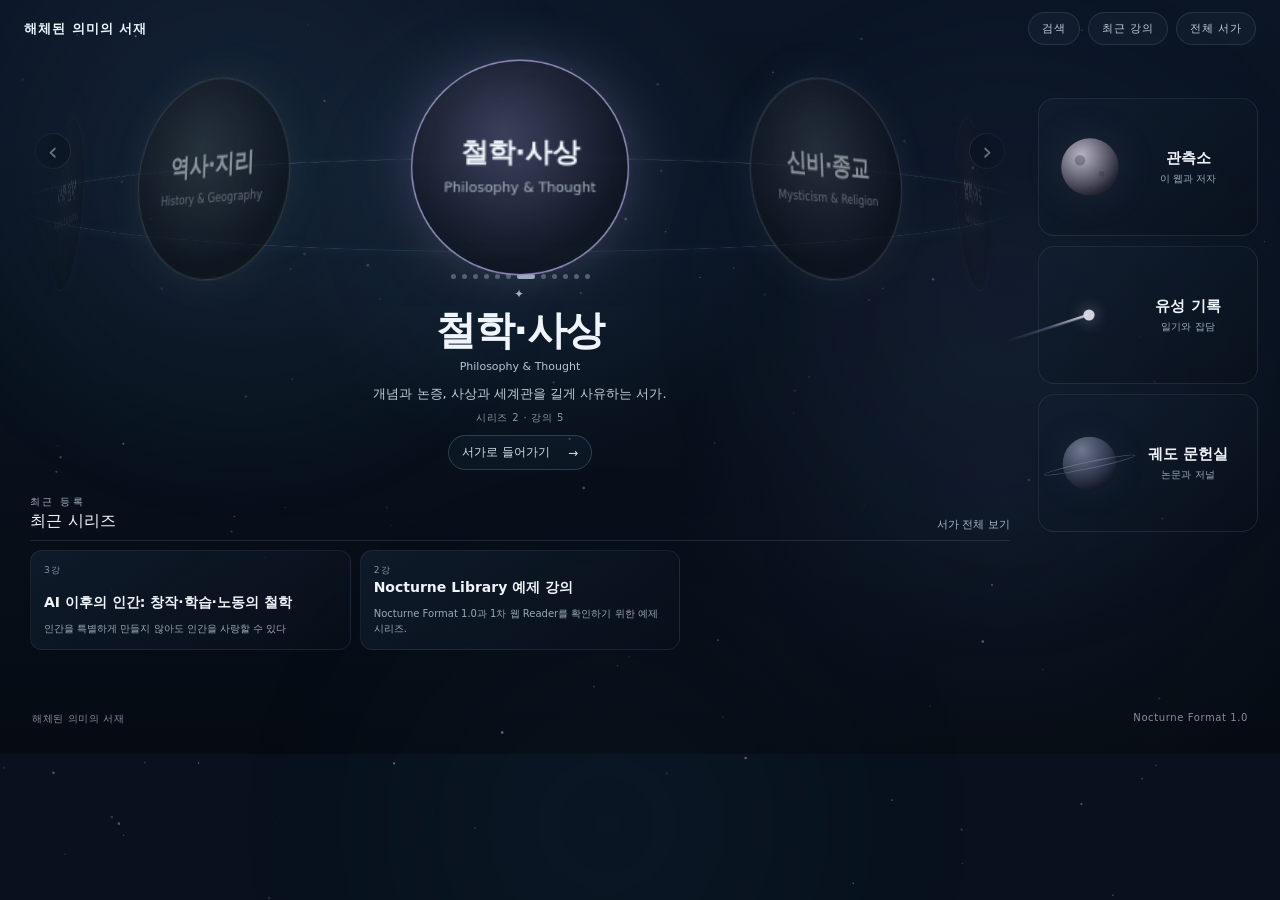
==== commit 228b0475: "Final polish" ====
--- a/web/index.html
+++ b/web/index.html
@@ -6,6 +6,7 @@
   <meta name="theme-color" content="#0a1220">
   <title>해체된 의미의 서재</title>
   <link rel="stylesheet" href="front.css">
+  <link rel="icon" type="image/png" href="assets/nata.png">
 </head>
 <body>
   <canvas id="star-canvas" class="star-canvas" aria-hidden="true"></canvas>
--- a/web/front.css
+++ b/web/front.css
@@ -240,3 +240,17 @@
   .ring-scene{transform:rotateX(7deg) translateY(48px)!important;}
   .ring-viewport{height:250px!important;margin:-8px auto -24px!important;}
 }
+
+/* v0.14: lower the zodiac assembly so it breathes beneath the top edge. */
+@media (min-width:701px){
+  .ring-viewport{height:310px!important;margin:6px auto -34px!important;}
+  .ring-scene{height:286px!important;transform:rotateX(9deg) translateY(78px)!important;}
+  .orbit-line{top:66%!important;}
+}
+@media (max-width:700px){
+  .ring-scene{transform:rotateX(7deg) translateY(62px)!important;}
+  .ring-viewport{height:270px!important;}
+  .orbit-line{top:64%!important;}
+}
+\n/* v0.15: give the category node a little more clearance above the position indicator. */
+.ring-dots{transform:translateY(10px)!important}.category-focus{margin-top:8px!important}\n
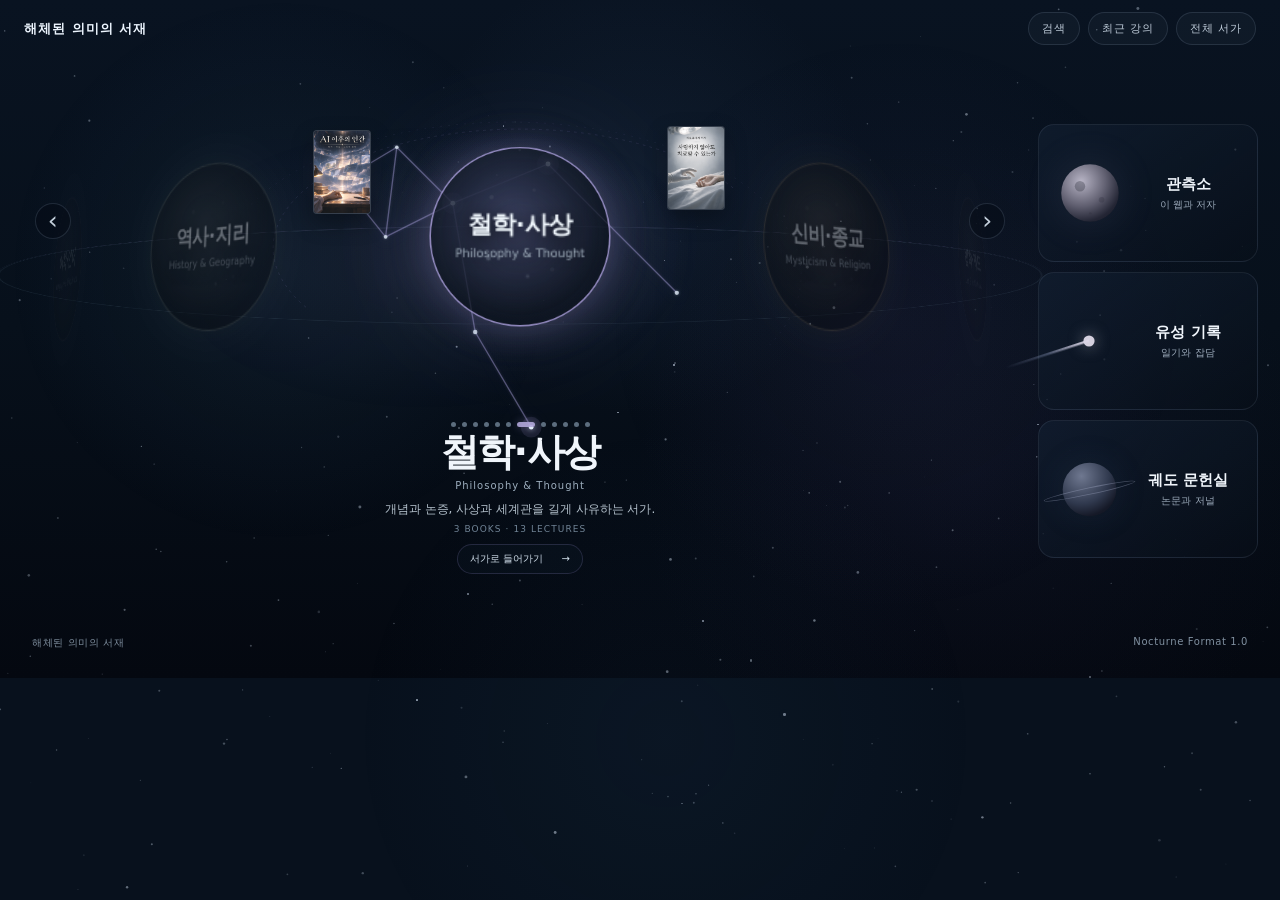
==== commit ce27fa64: "REMODELING" ====
--- a/web/index.html
+++ b/web/index.html
@@ -5,12 +5,16 @@
   <meta name="viewport" content="width=device-width, initial-scale=1">
   <meta name="theme-color" content="#0a1220">
   <title>해체된 의미의 서재</title>
-  <link rel="stylesheet" href="front.css">
+  <link rel="stylesheet" href="front.css?v=0.18.1">
   <link rel="icon" type="image/png" href="assets/nata.png">
 </head>
 <body>
-  <canvas id="star-canvas" class="star-canvas" aria-hidden="true"></canvas>
-  <div class="cosmic-haze" aria-hidden="true"></div>
+  <div class="cosmic-stage" aria-hidden="true">
+    <canvas id="far-stars" class="star-layer star-layer-far"></canvas>
+    <canvas id="mid-stars" class="star-layer star-layer-mid"></canvas>
+    <div id="near-stars" class="near-stars"></div>
+    <div class="cosmic-haze"></div>
+  </div>
   <header class="front-header">
     <a class="wordmark" href="index.html"><strong>해체된 의미의 서재</strong></a>
     <nav class="plain-nav" aria-label="일반 탐색">
@@ -23,7 +27,15 @@
   <main class="front-main">
     <div class="front-layout">
     <section class="zodiac-zone" aria-labelledby="category-title">
-      <div class="ring-viewport" id="ring-viewport"><div class="orbit-line" aria-hidden="true"></div>
+      <div class="ring-viewport" id="ring-viewport">
+        <div class="focus-nebula" id="focus-nebula" aria-hidden="true"></div>
+        <div class="constellation-host" id="constellation-host" aria-hidden="true"></div>
+        <div class="orbit-line" aria-hidden="true"></div>
+        <svg class="book-orbits" viewBox="-340 -210 680 420" aria-hidden="true">
+          <path class="book-orbit book-orbit-a" d="M -225 62 A 245 118 0 0 1 225 -62" />
+          <path class="book-orbit book-orbit-b" d="M -282 -46 A 300 158 0 0 1 260 104" />
+        </svg>
+        <div class="satellite-field" id="satellite-field" aria-label="선택된 서가의 최근 책"></div>
         <button class="ring-arrow ring-arrow-left" id="ring-prev" type="button" aria-label="이전 카테고리">‹</button>
         <div class="ring-scene" id="ring-scene" tabindex="0" aria-label="12개 카테고리 회전 선택">
           <div class="ring" id="ring"></div>
@@ -33,7 +45,6 @@
       <div class="ring-dots" id="ring-dots" aria-label="카테고리 빠른 이동"></div>
 
       <section class="category-focus" id="category-focus">
-        <div class="constellation-line"><span id="category-symbol">✦</span></div>
         <h1 id="category-title">철학·사상</h1>
         <p class="category-en" id="category-en">Philosophy & Thought</p>
         <p class="category-description" id="category-description"></p>
@@ -43,13 +54,7 @@
         </div>
       </section>
 
-      <section class="recent-category" aria-labelledby="recent-category-title">
-        <div class="section-heading">
-          <div><span class="micro">최근 등록</span><h2 id="recent-category-title">최근 시리즈</h2></div>
-          <a id="all-in-shelf" href="shelf.html">서가 전체 보기</a>
-        </div>
-        <div class="series-row" id="category-series"></div>
-      </section>
+
     </section>
 
     <aside class="portal-rail" aria-label="다른 공간">
@@ -96,6 +101,6 @@
   </aside>
 
   <footer class="front-footer"><span>해체된 의미의 서재</span><span>Nocturne Format 1.0</span></footer>
-  <script src="front.js"></script>
+  <script src="front.js?v=0.18.1"></script>
 </body>
 </html>
--- a/web/front.css
+++ b/web/front.css
@@ -252,5 +252,281 @@
   .ring-viewport{height:270px!important;}
   .orbit-line{top:64%!important;}
 }
-\n/* v0.15: give the category node a little more clearance above the position indicator. */
-.ring-dots{transform:translateY(10px)!important}.category-focus{margin-top:8px!important}\n+
+/* v0.15: give the category node a little more clearance above the position indicator. */
+.ring-dots{transform:translateY(10px)!important}.category-focus{margin-top:8px!important}
+
+/* v0.18 — Orbital Front -------------------------------------------------- */
+:root{
+  --focus-accent:#9d91d2;
+  --mid-x:0px; --mid-y:0px; --near-x:0px; --near-y:0px;
+}
+body{
+  background:
+    radial-gradient(circle at 50% 28%,rgba(49,74,110,.18),transparent 28%),
+    radial-gradient(circle at 76% 70%,rgba(50,44,89,.12),transparent 31%),
+    linear-gradient(180deg,#091321 0%,#07101b 48%,#040810 100%);
+}
+.cosmic-stage{position:fixed;inset:0;z-index:0;pointer-events:none;overflow:hidden}
+.star-layer{position:absolute;inset:-10px;width:calc(100% + 20px);height:calc(100% + 20px);pointer-events:none}
+.star-layer-far{opacity:.72}
+.star-layer-mid{opacity:.82;transform:translate3d(var(--mid-x),var(--mid-y),0);will-change:transform;transition:transform .18s linear}
+.near-stars{position:absolute;inset:-12px;transform:translate3d(var(--near-x),var(--near-y),0);will-change:transform;transition:transform .18s linear}
+.near-stars i{position:absolute;border-radius:50%;background:#dceafb;opacity:var(--a);box-shadow:0 0 7px rgba(190,218,244,.22);animation:orbital-twinkle var(--tw) ease-in-out var(--td) infinite alternate}
+@keyframes orbital-twinkle{from{opacity:var(--a0)}to{opacity:var(--a)}}
+.cosmic-haze{inset:0;filter:none!important;opacity:1;background:
+  radial-gradient(circle at 22% 30%,rgba(74,112,151,.11),transparent 23%),
+  radial-gradient(circle at 70% 36%,rgba(93,72,138,.08),transparent 27%),
+  radial-gradient(circle at 52% 82%,rgba(45,86,122,.08),transparent 31%)}
+
+.front-main{padding-top:5px!important}
+.zodiac-zone{margin-top:-8px;position:relative}
+.ring-viewport{
+  height:455px!important;
+  margin:-4px auto -26px!important;
+  overflow:visible!important;
+  mask-image:none!important;
+  -webkit-mask-image:none!important;
+  isolation:isolate;
+}
+.ring-scene{
+  z-index:3;
+  width:min(1080px,80vw)!important;
+  height:390px!important;
+  transform:rotateX(8deg) translateY(70px)!important;
+}
+.orbit-line{
+  z-index:2;
+  top:61%!important;
+  width:min(1040px,82vw)!important;
+  height:245px!important;
+  border-color:rgba(151,186,215,.12)!important;
+  box-shadow:none!important;
+}
+.orbit-line::after{border-top-color:color-mix(in srgb,var(--focus-accent) 22%,transparent)!important}
+.ring-arrow{z-index:8;background:rgba(5,12,22,.48)!important;backdrop-filter:none!important}
+.ring-dots{position:relative;z-index:6;transform:none!important;margin:0 0 4px!important}
+.ring-dot.active{background:color-mix(in srgb,var(--focus-accent) 70%,white 20%)!important;box-shadow:0 0 9px color-mix(in srgb,var(--focus-accent) 35%,transparent)}
+
+/* The selected category becomes a dark celestial body rather than a UI card. */
+.ring-item{
+  width:146px!important;height:146px!important;margin-left:-73px!important;margin-top:-73px!important;
+  border-radius:50%!important;
+  background:
+    radial-gradient(circle at 34% 28%,rgba(255,255,255,.055) 0 1px,transparent 1.8px),
+    radial-gradient(circle at 68% 69%,rgba(255,255,255,.035) 0 1px,transparent 1.7px),
+    radial-gradient(circle at 58% 24%,rgba(255,255,255,.035) 0 .8px,transparent 1.5px),
+    radial-gradient(circle at 44% 38%,color-mix(in srgb,var(--accent) 17%,#162235),rgba(6,13,22,.82) 68%)!important;
+  border:1px solid color-mix(in srgb,var(--accent) 40%,transparent)!important;
+  box-shadow:0 0 28px color-mix(in srgb,var(--accent) 12%,transparent),inset 0 0 34px rgba(255,255,255,.015)!important;
+  overflow:visible!important;
+  backdrop-filter:none!important;
+}
+.ring-item::before{
+  inset:-18px!important;
+  background:radial-gradient(circle,color-mix(in srgb,var(--accent) 12%,transparent),transparent 66%)!important;
+  filter:none!important;
+  opacity:.75;
+}
+.ring-item::after{
+  content:"";position:absolute;inset:9px;border-radius:50%;pointer-events:none;opacity:.28;
+  background:
+    radial-gradient(circle at 29% 65%,rgba(224,239,255,.8) 0 1px,transparent 1.8px),
+    radial-gradient(circle at 72% 38%,rgba(224,239,255,.62) 0 .8px,transparent 1.6px),
+    radial-gradient(circle at 55% 77%,rgba(224,239,255,.46) 0 .7px,transparent 1.4px);
+}
+.ring-item .ring-copy{z-index:4;max-width:118px!important;gap:5px!important;text-shadow:0 2px 12px rgba(0,0,0,.8)}
+.ring-item strong{font-size:18px!important;font-weight:620!important}
+.ring-item em{font-size:8.5px!important;color:#9eacba!important}
+.ring-item.is-focus{
+  border-color:color-mix(in srgb,var(--accent) 78%,white 8%)!important;
+  box-shadow:0 0 22px color-mix(in srgb,var(--accent) 22%,transparent),0 0 68px color-mix(in srgb,var(--accent) 12%,transparent),inset 0 0 28px rgba(255,255,255,.022)!important;
+}
+.ring-item.is-focus::before{opacity:1}
+.ring-item.is-adjacent{opacity:.55!important;filter:saturate(.68) brightness(.70)!important}
+.ring-item.is-near{opacity:.14!important;filter:saturate(.45) brightness(.62)!important}
+
+/* Category-local nebula: static gradients only, no per-frame filter work. */
+.focus-nebula{
+  position:absolute;z-index:0;left:50%;top:55%;width:640px;height:410px;transform:translate(-50%,-50%);pointer-events:none;
+  background:
+    radial-gradient(ellipse at 50% 50%,color-mix(in srgb,var(--focus-accent) 12%,transparent),transparent 40%),
+    radial-gradient(ellipse at 35% 56%,color-mix(in srgb,var(--focus-accent) 7%,transparent),transparent 47%);
+  opacity:.9;transition:background .7s ease,opacity .7s ease;
+}
+
+/* Inline SVG constellation, behind the node. */
+.constellation-host{
+  position:absolute;z-index:1;left:50%;top:56%;width:390px;height:330px;transform:translate(-50%,-50%);pointer-events:none;
+  color:var(--focus-accent);opacity:0;transition:opacity .5s ease;
+}
+.constellation-host.is-visible{opacity:1}
+.constellation-host svg{width:100%;height:100%;overflow:visible;transform-origin:50% 50%;animation:constellation-breathe 24s ease-in-out infinite alternate}
+.constellation-host .constellation-lines{fill:none;stroke:currentColor;stroke-width:1.6;stroke-linecap:round;stroke-linejoin:round;opacity:.20}
+.constellation-host .star{fill:#e5f1fb;opacity:.58}
+.constellation-host .halo{fill:currentColor;opacity:.055}
+.constellation-host .star.major{opacity:.88;animation:major-star-pulse 8s ease-in-out infinite alternate}
+.constellation-host .star.major[data-rank="1"]{animation-delay:-2.7s}
+.constellation-host .star.major[data-rank="2"]{animation-delay:-5.1s}
+@keyframes constellation-breathe{from{transform:scale(.995);opacity:.84}to{transform:scale(1.008);opacity:1}}
+@keyframes major-star-pulse{from{opacity:.58}to{opacity:.98}}
+html[data-category="soc-edu"] .constellation-host{opacity:.58}
+html[data-category="soc-edu"] .constellation-host.is-visible{opacity:.66}
+
+/* Book covers remain in fixed orbital positions and only drift locally. */
+.satellite-field{position:absolute;z-index:7;left:50%;top:56%;width:1px;height:1px;pointer-events:none}
+.satellite-anchor{position:absolute;left:0;top:0;transform:translate3d(var(--sx),var(--sy),0);pointer-events:auto}
+.book-satellite{
+  position:absolute;left:-29px;top:-42px;width:58px;height:84px;border-radius:4px;display:block;
+  transform-origin:50% 60%;animation:book-drift var(--drift) ease-in-out var(--delay) infinite alternate;
+  box-shadow:0 9px 22px rgba(0,0,0,.30);transition:box-shadow .25s ease,filter .25s ease;
+  will-change:transform;
+}
+.book-satellite::before{content:"";position:absolute;inset:-10px;z-index:-1;border-radius:12px;background:radial-gradient(circle,color-mix(in srgb,var(--focus-accent) 15%,transparent),transparent 68%);opacity:.45;transition:opacity .25s ease}
+.book-satellite img{width:100%;height:100%;display:block;object-fit:cover;border-radius:4px;border:1px solid rgba(218,232,245,.18);background:#111a27}
+.book-satellite span{position:absolute;left:50%;top:calc(100% + 8px);width:138px;transform:translateX(-50%);padding:4px 6px;border-radius:6px;background:rgba(5,11,19,.86);border:1px solid rgba(190,214,235,.09);color:#dce7f0;font-size:9px;line-height:1.35;text-align:center;opacity:0;pointer-events:none;transition:opacity .2s ease}
+.book-satellite:hover{animation:none;transform:translate3d(0,0,0) perspective(440px) rotateX(0) rotateY(0) rotateZ(0) scale(1.08);box-shadow:0 14px 34px rgba(0,0,0,.42);filter:brightness(1.06)}
+.book-satellite:hover::before{opacity:.9}.book-satellite:hover span{opacity:1}
+@keyframes book-drift{
+  from{transform:translate3d(var(--dx0),var(--dy0),0) perspective(440px) rotateX(2deg) rotateY(var(--ty0)) rotateZ(var(--tilt))}
+  to{transform:translate3d(var(--dx1),var(--dy1),0) perspective(440px) rotateX(-2deg) rotateY(var(--ty1)) rotateZ(var(--tz1))}
+}
+
+/* Text becomes secondary to the visual system. */
+.category-focus{position:relative;z-index:6;max-width:690px!important;min-height:0!important;margin-top:-4px!important}
+.category-focus h1{margin:0 0 2px!important;font-size:clamp(28px,3vw,42px)!important;font-weight:630!important}
+.category-en{font-size:10px!important;letter-spacing:.10em;color:#9daebe!important}
+.category-description{margin:9px auto 5px!important;max-width:570px!important;font-size:12px!important;line-height:1.55!important;color:#b4c1cc!important}
+.category-stats{font-size:9px!important;letter-spacing:.12em!important;text-transform:uppercase;color:#718496!important}
+.focus-actions{margin-top:10px!important}
+.primary-link{padding:7px 12px!important;font-size:10px!important;background:rgba(53,88,119,.06)!important;border-color:color-mix(in srgb,var(--focus-accent) 20%,transparent)!important}
+.recent-category{display:none!important}
+.portal-rail{padding-top:52px!important}
+
+@media(max-width:1000px){
+  .ring-viewport{height:420px!important}
+  .ring-scene{width:92vw!important}
+  .constellation-host{width:350px;height:300px}
+  .satellite-anchor:nth-child(n+5){display:none}
+  .portal-rail{padding-top:10px!important}
+}
+@media(max-width:700px){
+  .ring-viewport{height:345px!important;margin:-8px auto -22px!important;overflow:hidden!important}
+  .ring-scene{height:310px!important;width:98vw!important;transform:rotateX(6deg) translateY(58px)!important}
+  .orbit-line{top:61%!important;height:195px!important}
+  .ring-item{width:122px!important;height:122px!important;margin-left:-61px!important;margin-top:-61px!important}
+  .ring-item strong{font-size:15px!important}.ring-item em{font-size:7.5px!important}
+  .constellation-host{top:57%;width:270px;height:235px;opacity:.72}
+  .focus-nebula{top:57%;width:420px;height:280px}
+  .satellite-field{top:57%}
+  .satellite-anchor:nth-child(n+4){display:none}
+  .satellite-anchor:nth-child(1){--sx:-142px!important;--sy:-66px!important}
+  .satellite-anchor:nth-child(2){--sx:142px!important;--sy:-72px!important}
+  .satellite-anchor:nth-child(3){--sx:0px!important;--sy:120px!important}
+  .book-satellite{left:-23px;top:-34px;width:46px;height:68px;animation-duration:28s!important}
+  .book-satellite span{display:none}
+  .category-focus h1{font-size:28px!important}
+  .category-description{font-size:11px!important;padding:0 18px!important;white-space:nowrap;overflow:hidden;text-overflow:ellipsis}
+  .category-stats{display:none}
+}
+@media(prefers-reduced-motion:reduce){
+  .constellation-host svg,.constellation-host .star.major,.book-satellite,.near-stars i{animation:none!important}
+  .star-layer-mid,.near-stars{transform:none!important;transition:none!important}
+}
+
+
+/* v0.18.1 — orbital hierarchy tuning */
+/* Make the focused category less dominant so its constellation can read around and through it. */
+.ring-item{
+  width:118px!important;
+  height:118px!important;
+  margin-left:-59px!important;
+  margin-top:-59px!important;
+  background:
+    radial-gradient(circle at 34% 28%,rgba(255,255,255,.06) 0 1px,transparent 1.8px),
+    radial-gradient(circle at 68% 69%,rgba(255,255,255,.04) 0 1px,transparent 1.7px),
+    radial-gradient(circle at 58% 24%,rgba(255,255,255,.04) 0 .8px,transparent 1.5px),
+    radial-gradient(circle at 44% 38%,color-mix(in srgb,var(--accent) 15%,#162235),rgba(6,13,22,.72) 68%)!important;
+}
+.ring-item::before{inset:-15px!important;opacity:.7}
+.ring-item .ring-copy{max-width:100px!important}
+.ring-item strong{font-size:16px!important}
+.ring-item em{font-size:7.7px!important}
+.ring-item.is-focus{
+  box-shadow:0 0 26px color-mix(in srgb,var(--accent) 27%,transparent),0 0 72px color-mix(in srgb,var(--accent) 15%,transparent),inset 0 0 24px rgba(255,255,255,.022)!important;
+}
+
+/* The constellation is now a primary visual actor, not a faint watermark. */
+.constellation-host{
+  z-index:1;
+  top:56%;
+  width:670px;
+  height:560px;
+  color:color-mix(in srgb,var(--focus-accent) 86%,#dcecff 14%);
+  filter:drop-shadow(0 0 7px color-mix(in srgb,var(--focus-accent) 24%,transparent));
+}
+.constellation-host .constellation-lines{
+  stroke-width:2.35;
+  opacity:.48;
+  filter:drop-shadow(0 0 3px color-mix(in srgb,var(--focus-accent) 38%,transparent));
+}
+.constellation-host .star{
+  opacity:.80;
+  filter:drop-shadow(0 0 3px rgba(214,235,252,.42));
+}
+.constellation-host .halo{opacity:.13}
+.constellation-host .star.major{
+  opacity:1;
+  filter:drop-shadow(0 0 5px rgba(226,241,255,.65));
+}
+@keyframes constellation-breathe{from{transform:scale(.992);opacity:.91}to{transform:scale(1.01);opacity:1}}
+@keyframes major-star-pulse{from{opacity:.72}to{opacity:1}}
+html[data-category="soc-edu"] .constellation-host{opacity:.76}
+html[data-category="soc-edu"] .constellation-host.is-visible{opacity:.84}
+
+/* Two shared orbital arcs. Several books inhabit the same orbital geometry. */
+.book-orbits{
+  position:absolute;
+  z-index:2;
+  left:50%;
+  top:56%;
+  width:650px;
+  height:400px;
+  transform:translate(-50%,-50%);
+  overflow:visible;
+  pointer-events:none;
+  color:var(--focus-accent);
+  opacity:.82;
+}
+.book-orbit{
+  fill:none;
+  stroke:currentColor;
+  stroke-width:.9;
+  stroke-linecap:round;
+  vector-effect:non-scaling-stroke;
+  filter:drop-shadow(0 0 3px color-mix(in srgb,var(--focus-accent) 20%,transparent));
+}
+.book-orbit-a{opacity:.18;stroke-dasharray:2 5}
+.book-orbit-b{opacity:.11;stroke-dasharray:1 7}
+
+/* Pull books toward the focused system while preserving local drift only. */
+.satellite-field{top:56%}
+.book-satellite::before{opacity:.52}
+
+@media(max-width:1000px){
+  .constellation-host{width:560px;height:470px}
+  .book-orbits{width:560px;height:350px}
+}
+@media(max-width:700px){
+  .ring-item{width:102px!important;height:102px!important;margin-left:-51px!important;margin-top:-51px!important}
+  .ring-item strong{font-size:14px!important}.ring-item em{font-size:7px!important}
+  .constellation-host{top:57%;width:420px;height:350px;opacity:.88}
+  .book-orbits{top:57%;width:430px;height:285px;opacity:.68}
+  .satellite-anchor:nth-child(1){--sx:-120px!important;--sy:-58px!important}
+  .satellite-anchor:nth-child(2){--sx:120px!important;--sy:-62px!important}
+  .satellite-anchor:nth-child(3){--sx:0px!important;--sy:104px!important}
+}
+@media(prefers-reduced-motion:reduce){
+  .constellation-host{filter:none}
+  .constellation-host .constellation-lines,.constellation-host .star,.constellation-host .star.major,.book-orbit{filter:none}
+}
